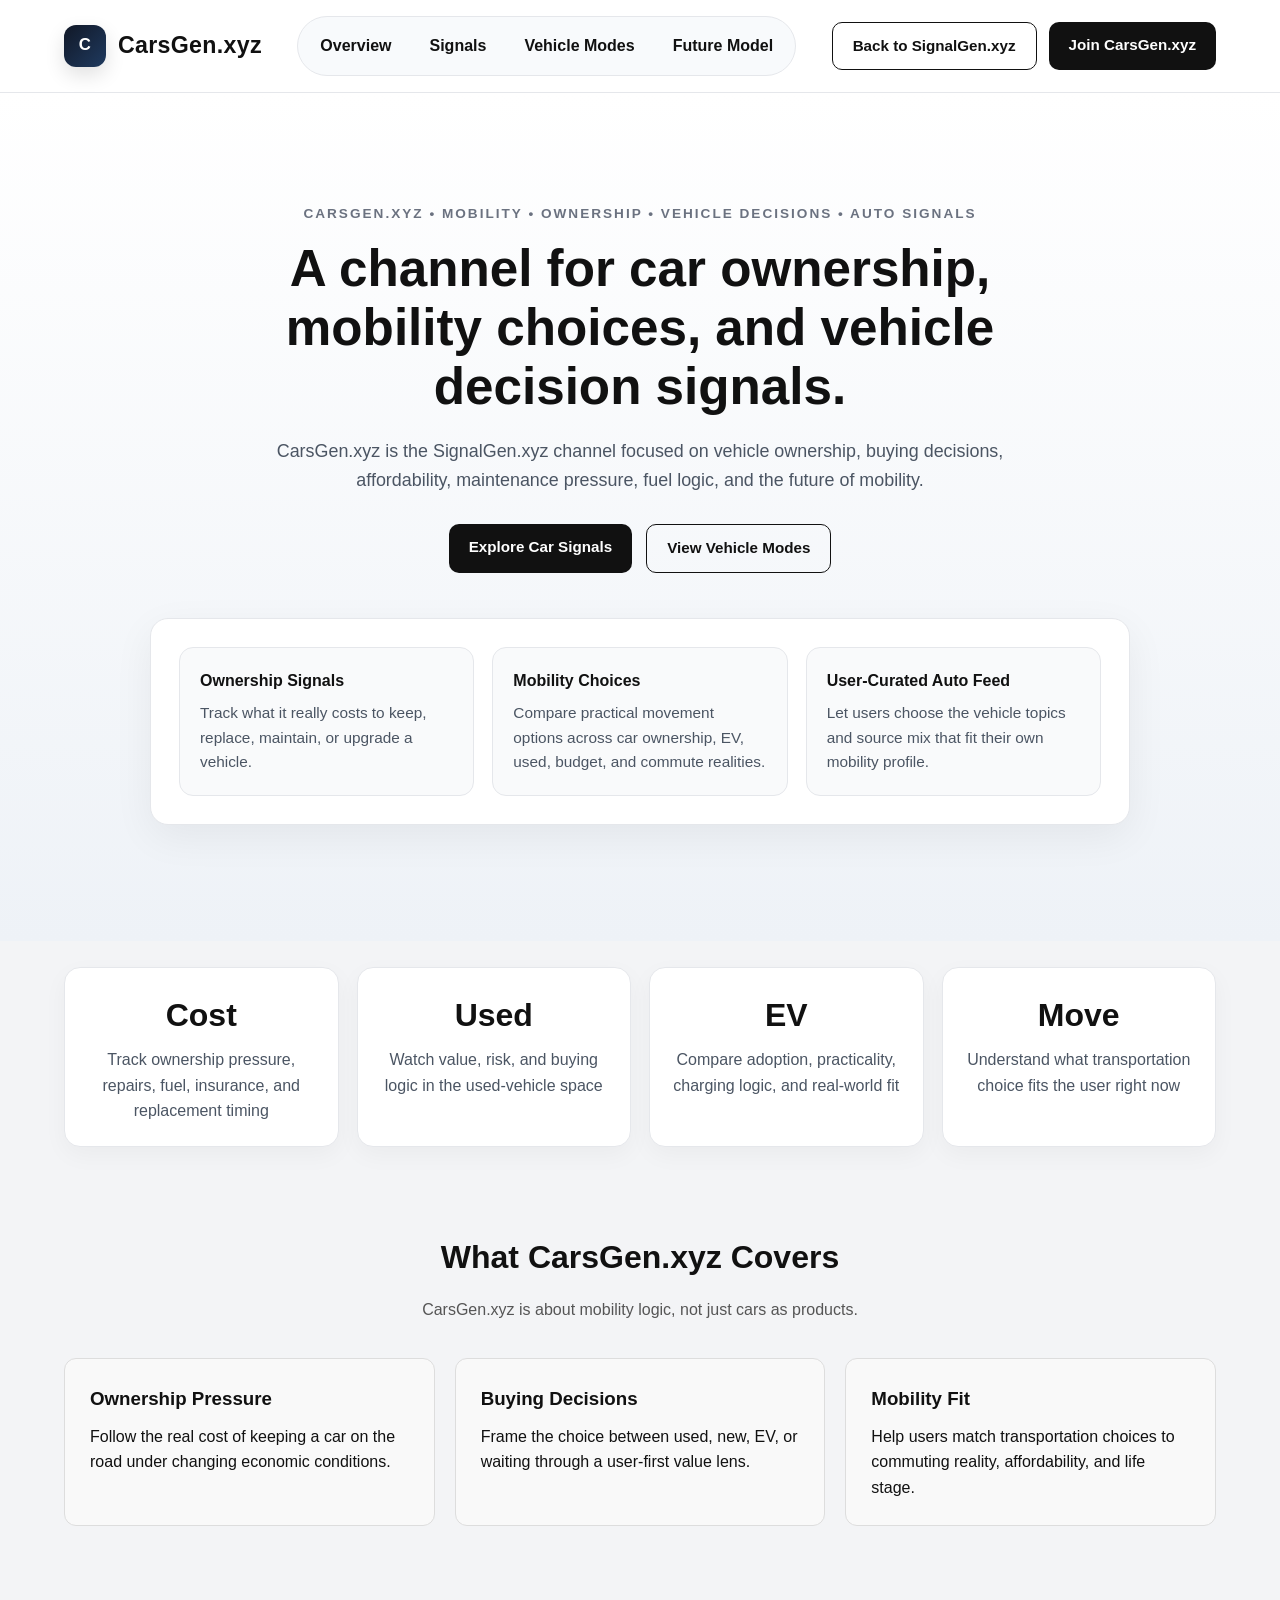
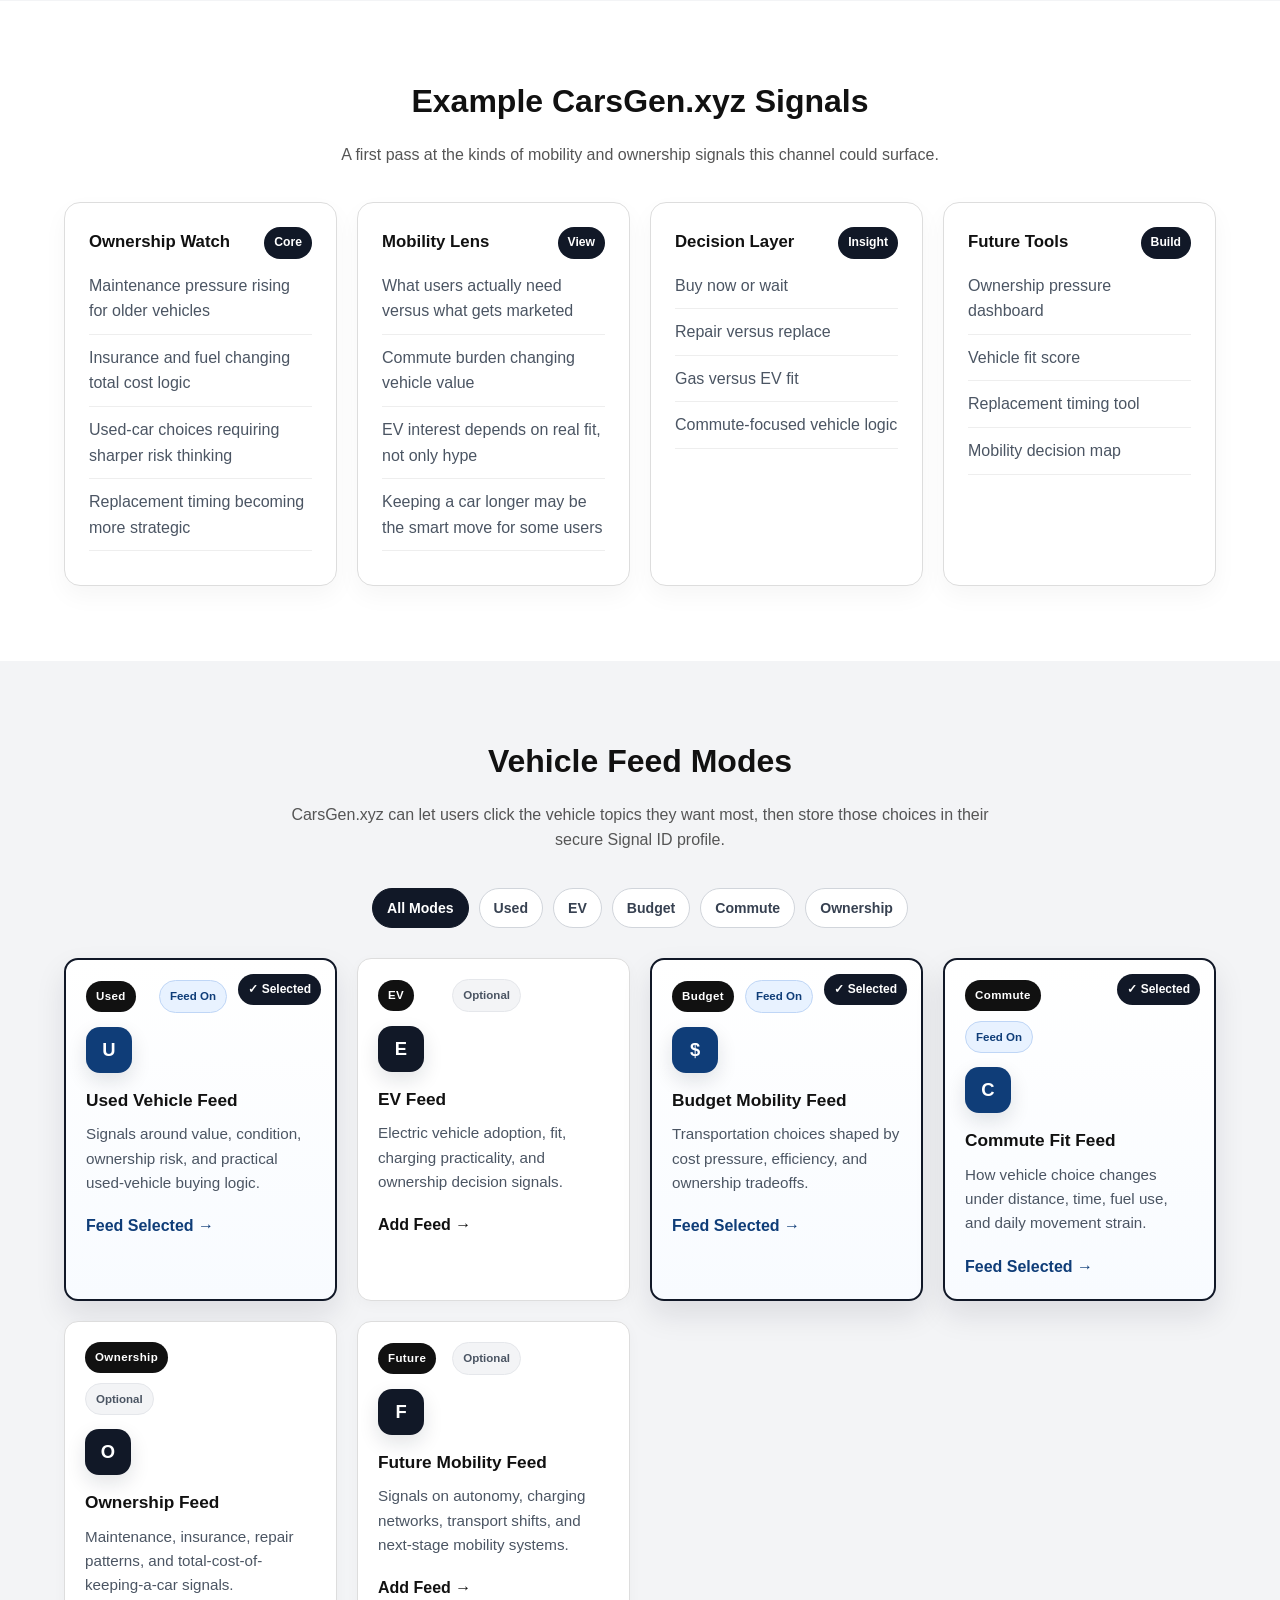
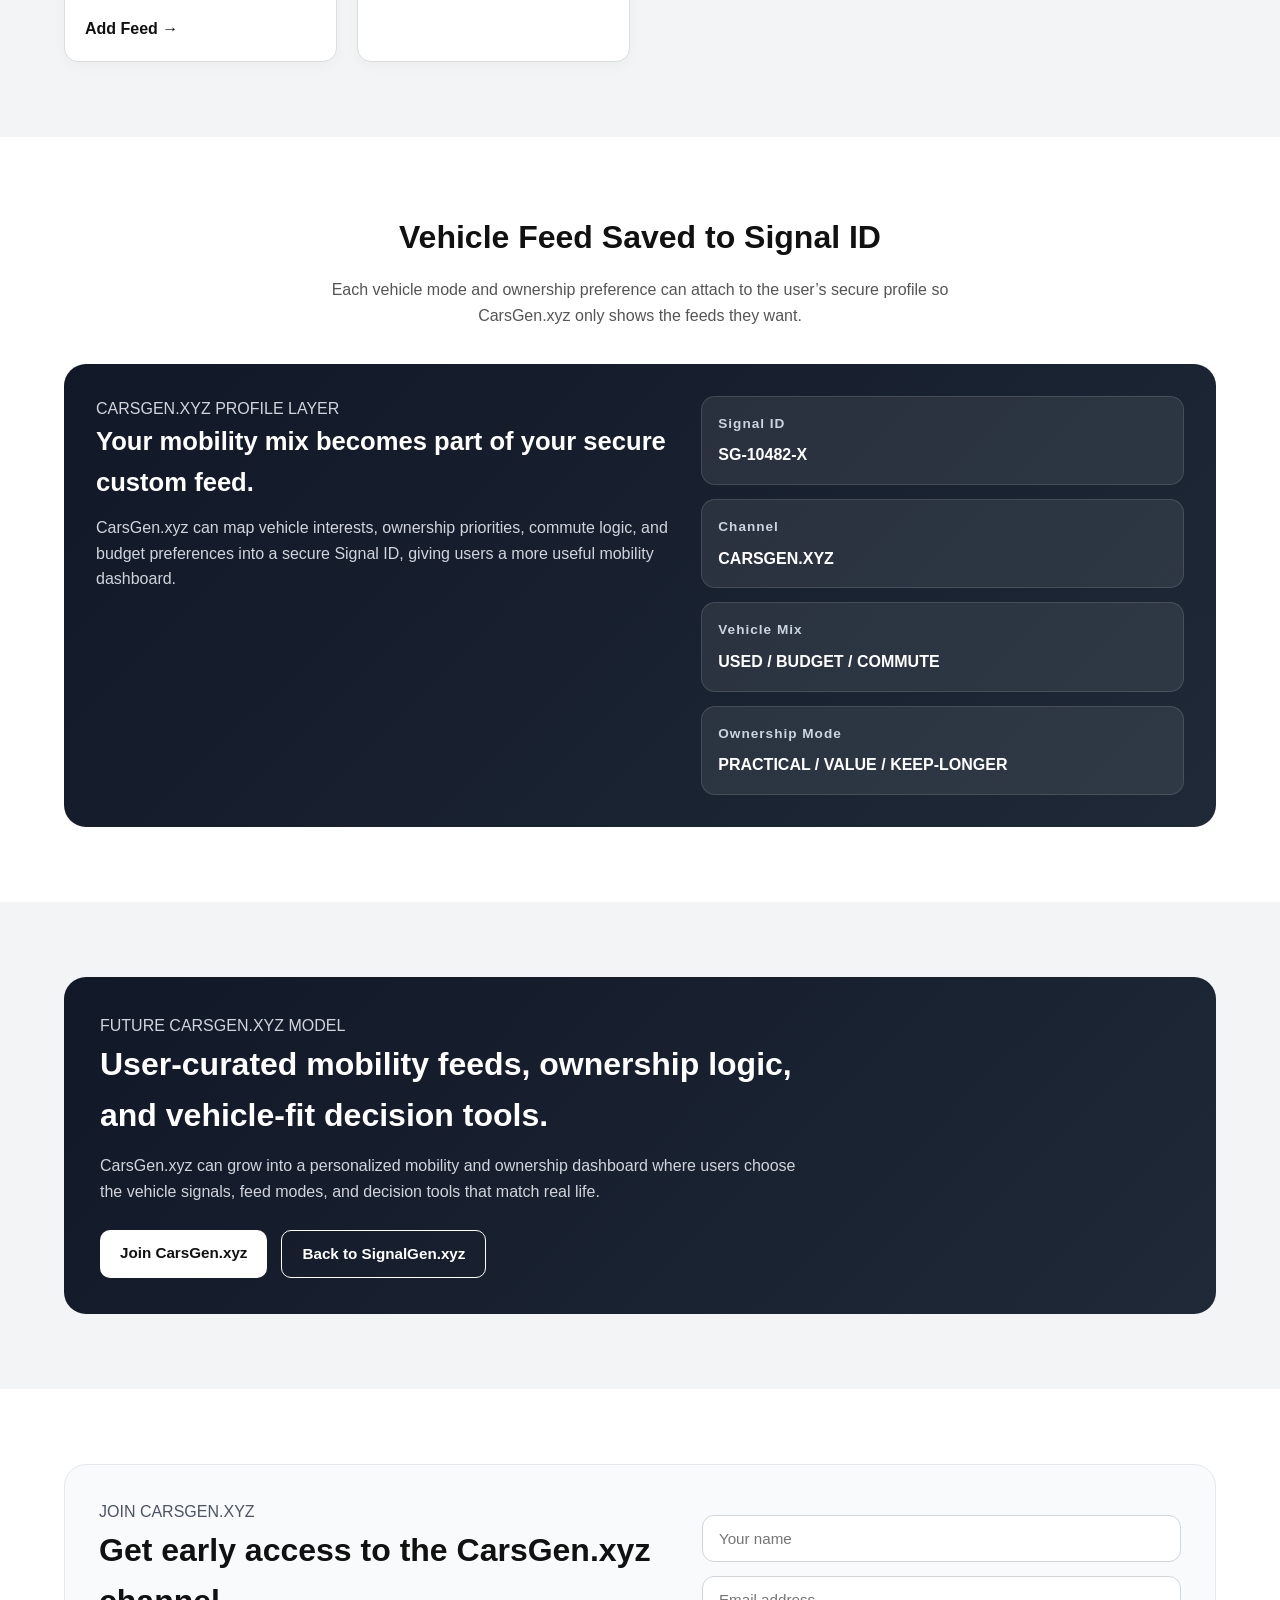
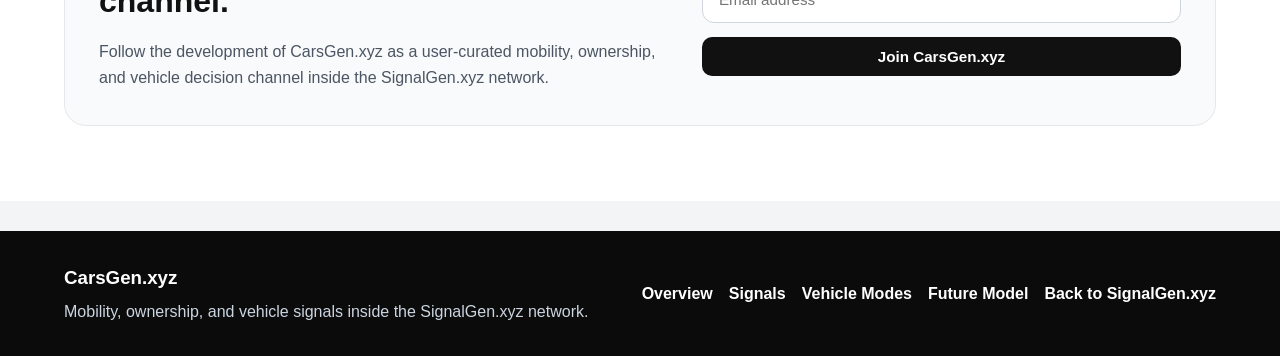
==== carsgen.html @ b510cc84 "Create carsgen.html" ====
<!DOCTYPE html>
<html lang="en">
<head>
  <meta charset="UTF-8" />
  <meta name="viewport" content="width=device-width, initial-scale=1.0" />
  <title>CarsGen.xyz | Mobility, Ownership, and Vehicle Signals</title>
  <link rel="stylesheet" href="styles.css" />
</head>
<body>

  <header class="site-header">
    <div class="container header-wrap">
      <a href="index.html" class="brand">
        <span class="brand-mark">C</span>
        <span class="brand-text">CarsGen.xyz</span>
      </a>

      <nav class="main-nav">
        <a href="#overview">Overview</a>
        <a href="#signals">Signals</a>
        <a href="#modes">Vehicle Modes</a>
        <a href="#future">Future Model</a>
      </nav>

      <div class="header-actions">
        <a href="index.html" class="btn btn-outline">Back to SignalGen.xyz</a>
        <a href="#join" class="btn btn-solid">Join CarsGen.xyz</a>
      </div>
    </div>
  </header>

  <section class="hero">
    <div class="container hero-content">
      <p class="eyebrow">CARSGEN.XYZ • MOBILITY • OWNERSHIP • VEHICLE DECISIONS • AUTO SIGNALS</p>
      <h1>A channel for car ownership, mobility choices, and vehicle decision signals.</h1>
      <p class="hero-text">
        CarsGen.xyz is the SignalGen.xyz channel focused on vehicle ownership,
        buying decisions, affordability, maintenance pressure, fuel logic, and the future of mobility.
      </p>

      <div class="hero-buttons">
        <a href="#signals" class="btn btn-solid">Explore Car Signals</a>
        <a href="#modes" class="btn btn-outline">View Vehicle Modes</a>
      </div>

      <div class="hero-panel">
        <div class="hero-panel-grid">
          <div class="hero-panel-card">
            <h3>Ownership Signals</h3>
            <p>Track what it really costs to keep, replace, maintain, or upgrade a vehicle.</p>
          </div>
          <div class="hero-panel-card">
            <h3>Mobility Choices</h3>
            <p>Compare practical movement options across car ownership, EV, used, budget, and commute realities.</p>
          </div>
          <div class="hero-panel-card">
            <h3>User-Curated Auto Feed</h3>
            <p>Let users choose the vehicle topics and source mix that fit their own mobility profile.</p>
          </div>
        </div>
      </div>
    </div>
  </section>

  <section class="stats-strip">
    <div class="container stats-grid">
      <div class="stat-card">
        <h3>Cost</h3>
        <p>Track ownership pressure, repairs, fuel, insurance, and replacement timing</p>
      </div>
      <div class="stat-card">
        <h3>Used</h3>
        <p>Watch value, risk, and buying logic in the used-vehicle space</p>
      </div>
      <div class="stat-card">
        <h3>EV</h3>
        <p>Compare adoption, practicality, charging logic, and real-world fit</p>
      </div>
      <div class="stat-card">
        <h3>Move</h3>
        <p>Understand what transportation choice fits the user right now</p>
      </div>
    </div>
  </section>

  <section id="overview" class="section">
    <div class="container">
      <h2>What CarsGen.xyz Covers</h2>
      <p class="section-intro">
        CarsGen.xyz is about mobility logic, not just cars as products.
      </p>

      <div class="three-col">
        <div class="info-card">
          <h3>Ownership Pressure</h3>
          <p>Follow the real cost of keeping a car on the road under changing economic conditions.</p>
        </div>
        <div class="info-card">
          <h3>Buying Decisions</h3>
          <p>Frame the choice between used, new, EV, or waiting through a user-first value lens.</p>
        </div>
        <div class="info-card">
          <h3>Mobility Fit</h3>
          <p>Help users match transportation choices to commuting reality, affordability, and life stage.</p>
        </div>
      </div>
    </div>
  </section>

  <section id="signals" class="section alt-section">
    <div class="container">
      <h2>Example CarsGen.xyz Signals</h2>
      <p class="section-intro">
        A first pass at the kinds of mobility and ownership signals this channel could surface.
      </p>

      <div class="widget-grid">
        <div class="widget-card">
          <div class="widget-top">
            <h3>Ownership Watch</h3>
            <span class="widget-tag">Core</span>
          </div>
          <ul>
            <li>Maintenance pressure rising for older vehicles</li>
            <li>Insurance and fuel changing total cost logic</li>
            <li>Used-car choices requiring sharper risk thinking</li>
            <li>Replacement timing becoming more strategic</li>
          </ul>
        </div>

        <div class="widget-card">
          <div class="widget-top">
            <h3>Mobility Lens</h3>
            <span class="widget-tag">View</span>
          </div>
          <ul>
            <li>What users actually need versus what gets marketed</li>
            <li>Commute burden changing vehicle value</li>
            <li>EV interest depends on real fit, not only hype</li>
            <li>Keeping a car longer may be the smart move for some users</li>
          </ul>
        </div>

        <div class="widget-card">
          <div class="widget-top">
            <h3>Decision Layer</h3>
            <span class="widget-tag">Insight</span>
          </div>
          <ul>
            <li>Buy now or wait</li>
            <li>Repair versus replace</li>
            <li>Gas versus EV fit</li>
            <li>Commute-focused vehicle logic</li>
          </ul>
        </div>

        <div class="widget-card">
          <div class="widget-top">
            <h3>Future Tools</h3>
            <span class="widget-tag">Build</span>
          </div>
          <ul>
            <li>Ownership pressure dashboard</li>
            <li>Vehicle fit score</li>
            <li>Replacement timing tool</li>
            <li>Mobility decision map</li>
          </ul>
        </div>
      </div>
    </div>
  </section>

  <section id="modes" class="section">
    <div class="container">
      <h2>Vehicle Feed Modes</h2>
      <p class="section-intro">
        CarsGen.xyz can let users click the vehicle topics they want most, then store those choices in their secure Signal ID profile.
      </p>

      <div class="filter-row">
        <span class="filter-pill active-pill">All Modes</span>
        <span class="filter-pill">Used</span>
        <span class="filter-pill">EV</span>
        <span class="filter-pill">Budget</span>
        <span class="filter-pill">Commute</span>
        <span class="filter-pill">Ownership</span>
      </div>

      <div class="channel-grid">
        <div class="channel-card selected-card">
          <div class="selected-check">✓ Selected</div>
          <div class="channel-top">
            <span class="channel-badge">Used</span>
            <span class="channel-status">Feed On</span>
          </div>
          <div class="channel-icon">U</div>
          <h3>Used Vehicle Feed</h3>
          <p>Signals around value, condition, ownership risk, and practical used-vehicle buying logic.</p>
          <a href="#" class="channel-link selected-link">Feed Selected →</a>
        </div>

        <div class="channel-card">
          <div class="channel-top">
            <span class="channel-badge">EV</span>
            <span class="channel-status">Optional</span>
          </div>
          <div class="channel-icon">E</div>
          <h3>EV Feed</h3>
          <p>Electric vehicle adoption, fit, charging practicality, and ownership decision signals.</p>
          <a href="#" class="channel-link">Add Feed →</a>
        </div>

        <div class="channel-card selected-card">
          <div class="selected-check">✓ Selected</div>
          <div class="channel-top">
            <span class="channel-badge">Budget</span>
            <span class="channel-status">Feed On</span>
          </div>
          <div class="channel-icon">$</div>
          <h3>Budget Mobility Feed</h3>
          <p>Transportation choices shaped by cost pressure, efficiency, and ownership tradeoffs.</p>
          <a href="#" class="channel-link selected-link">Feed Selected →</a>
        </div>

        <div class="channel-card selected-card">
          <div class="selected-check">✓ Selected</div>
          <div class="channel-top">
            <span class="channel-badge">Commute</span>
            <span class="channel-status">Feed On</span>
          </div>
          <div class="channel-icon">C</div>
          <h3>Commute Fit Feed</h3>
          <p>How vehicle choice changes under distance, time, fuel use, and daily movement strain.</p>
          <a href="#" class="channel-link selected-link">Feed Selected →</a>
        </div>

        <div class="channel-card">
          <div class="channel-top">
            <span class="channel-badge">Ownership</span>
            <span class="channel-status">Optional</span>
          </div>
          <div class="channel-icon">O</div>
          <h3>Ownership Feed</h3>
          <p>Maintenance, insurance, repair patterns, and total-cost-of-keeping-a-car signals.</p>
          <a href="#" class="channel-link">Add Feed →</a>
        </div>

        <div class="channel-card">
          <div class="channel-top">
            <span class="channel-badge">Future</span>
            <span class="channel-status">Optional</span>
          </div>
          <div class="channel-icon">F</div>
          <h3>Future Mobility Feed</h3>
          <p>Signals on autonomy, charging networks, transport shifts, and next-stage mobility systems.</p>
          <a href="#" class="channel-link">Add Feed →</a>
        </div>
      </div>
    </div>
  </section>

  <section class="section signal-profile-section">
    <div class="container">
      <h2>Vehicle Feed Saved to Signal ID</h2>
      <p class="section-intro">
        Each vehicle mode and ownership preference can attach to the user’s secure profile so CarsGen.xyz only shows the feeds they want.
      </p>

      <div class="profile-system-box">
        <div class="profile-system-copy">
          <p class="network-label">CARSGEN.XYZ PROFILE LAYER</p>
          <h3>Your mobility mix becomes part of your secure custom feed.</h3>
          <p>
            CarsGen.xyz can map vehicle interests, ownership priorities, commute logic, and budget preferences
            into a secure Signal ID, giving users a more useful mobility dashboard.
          </p>
        </div>

        <div class="profile-system-code">
          <div class="code-card">
            <h4>Signal ID</h4>
            <p>SG-10482-X</p>
          </div>
          <div class="code-card">
            <h4>Channel</h4>
            <p>CARSGEN.XYZ</p>
          </div>
          <div class="code-card">
            <h4>Vehicle Mix</h4>
            <p>USED / BUDGET / COMMUTE</p>
          </div>
          <div class="code-card">
            <h4>Ownership Mode</h4>
            <p>PRACTICAL / VALUE / KEEP-LONGER</p>
          </div>
        </div>
      </div>
    </div>
  </section>

  <section id="future" class="section cta-section">
    <div class="container">
      <div class="cta-box">
        <div class="cta-copy">
          <p class="network-label">FUTURE CARSGEN.XYZ MODEL</p>
          <h2>User-curated mobility feeds, ownership logic, and vehicle-fit decision tools.</h2>
          <p>
            CarsGen.xyz can grow into a personalized mobility and ownership dashboard where users choose the vehicle signals,
            feed modes, and decision tools that match real life.
          </p>
        </div>
        <div class="cta-actions">
          <a href="#join" class="btn btn-light">Join CarsGen.xyz</a>
          <a href="index.html" class="btn btn-outline-light">Back to SignalGen.xyz</a>
        </div>
      </div>
    </div>
  </section>

  <section id="join" class="section early-access-section">
    <div class="container">
      <div class="early-access-box">
        <div class="early-access-copy">
          <p class="network-label dark-label">JOIN CARSGEN.XYZ</p>
          <h2>Get early access to the CarsGen.xyz channel.</h2>
          <p>
            Follow the development of CarsGen.xyz as a user-curated mobility, ownership, and vehicle decision channel inside the SignalGen.xyz network.
          </p>
        </div>

        <form class="early-access-form">
          <input type="text" placeholder="Your name" />
          <input type="email" placeholder="Email address" />
          <button type="submit" class="btn btn-solid">Join CarsGen.xyz</button>
        </form>
      </div>
    </div>
  </section>

  <footer class="site-footer">
    <div class="container footer-wrap">
      <div class="footer-brand">
        <h3>CarsGen.xyz</h3>
        <p>Mobility, ownership, and vehicle signals inside the SignalGen.xyz network.</p>
      </div>

      <div class="footer-links">
        <a href="#overview">Overview</a>
        <a href="#signals">Signals</a>
        <a href="#modes">Vehicle Modes</a>
        <a href="#future">Future Model</a>
        <a href="index.html">Back to SignalGen.xyz</a>
      </div>
    </div>
  </footer>

</body>
</html>
---- styles.css ----
* {
  margin: 0;
  padding: 0;
  box-sizing: border-box;
}

html {
  scroll-behavior: smooth;
}

body {
  font-family: Arial, sans-serif;
  background: #f3f4f6;
  color: #111;
  line-height: 1.6;
}

.container {
  width: 90%;
  max-width: 1200px;
  margin: 0 auto;
}

.site-header {
  background: rgba(255, 255, 255, 0.96);
  border-bottom: 1px solid #e5e7eb;
  padding: 16px 0;
  position: sticky;
  top: 0;
  z-index: 1000;
  backdrop-filter: blur(10px);
}

.header-wrap {
  display: flex;
  align-items: center;
  justify-content: space-between;
  gap: 20px;
  flex-wrap: wrap;
}

.brand {
  display: inline-flex;
  align-items: center;
  gap: 12px;
  text-decoration: none;
}

.brand-mark {
  width: 42px;
  height: 42px;
  border-radius: 12px;
  background: linear-gradient(135deg, #111827, #1f3a5f);
  color: #fff;
  display: flex;
  align-items: center;
  justify-content: center;
  font-size: 1.05rem;
  font-weight: 800;
  letter-spacing: 0.5px;
  box-shadow: 0 8px 20px rgba(0, 0, 0, 0.12);
}

.brand-text {
  font-size: 1.45rem;
  font-weight: 800;
  letter-spacing: 0.3px;
  color: #111;
}

.main-nav {
  display: flex;
  gap: 14px;
  flex-wrap: wrap;
  background: #f8fafc;
  border: 1px solid #e5e7eb;
  padding: 8px 10px;
  border-radius: 999px;
}

.main-nav a {
  text-decoration: none;
  color: #111;
  font-weight: 600;
  padding: 8px 12px;
  border-radius: 999px;
  transition: background 0.2s ease, color 0.2s ease, opacity 0.2s ease;
}

.main-nav a:hover {
  background: #111;
  color: #fff;
  opacity: 1;
}

.header-actions {
  display: flex;
  gap: 12px;
  flex-wrap: wrap;
}

.btn {
  display: inline-block;
  text-decoration: none;
  padding: 11px 20px;
  border-radius: 10px;
  font-weight: bold;
  transition: all 0.2s ease;
  border: none;
  cursor: pointer;
  font-size: 0.95rem;
}

.btn-solid {
  background: #111;
  color: #fff;
}

.btn-solid:hover {
  transform: translateY(-1px);
}

.btn-outline {
  border: 1px solid #111;
  color: #111;
  background: transparent;
}

.btn-outline:hover {
  background: #111;
  color: #fff;
}

.btn-light {
  background: #fff;
  color: #111;
}

.btn-light:hover {
  transform: translateY(-1px);
}

.btn-outline-light {
  border: 1px solid #fff;
  color: #fff;
  background: transparent;
}

.btn-outline-light:hover {
  background: #fff;
  color: #111;
}

.hero {
  background: linear-gradient(to bottom, #ffffff, #eef2f7);
  padding: 110px 0 90px;
  text-align: center;
}

.rheo-hero {
  background: linear-gradient(to bottom, #ffffff, #edf4ff);
}

.eyebrow {
  font-size: 0.85rem;
  font-weight: 700;
  letter-spacing: 2px;
  margin-bottom: 16px;
  color: #6b7280;
}

.hero h1 {
  font-size: 3.2rem;
  line-height: 1.15;
  max-width: 900px;
  margin: 0 auto 20px;
}

.hero-text {
  max-width: 760px;
  margin: 0 auto 30px;
  font-size: 1.12rem;
  color: #4b5563;
}

.hero-buttons {
  display: flex;
  justify-content: center;
  gap: 14px;
  flex-wrap: wrap;
  margin-bottom: 45px;
}

.hero-panel {
  max-width: 980px;
  margin: 0 auto 26px;
  background: #ffffff;
  border: 1px solid #e5e7eb;
  border-radius: 18px;
  padding: 28px;
  box-shadow: 0 12px 40px rgba(0, 0, 0, 0.06);
}

.hero-panel-grid {
  display: grid;
  grid-template-columns: repeat(auto-fit, minmax(220px, 1fr));
  gap: 18px;
  text-align: left;
}

.hero-panel-card {
  background: #f9fafb;
  border: 1px solid #e5e7eb;
  border-radius: 14px;
  padding: 20px;
}

.hero-panel-card h3 {
  font-size: 1rem;
  margin-bottom: 8px;
}

.hero-panel-card p {
  color: #4b5563;
  font-size: 0.96rem;
}

.hero-dashboard {
  max-width: 1080px;
  margin: 0 auto;
  background: #111827;
  color: #fff;
  border-radius: 20px;
  padding: 24px;
  box-shadow: 0 18px 50px rgba(17, 24, 39, 0.22);
  text-align: left;
}

.hero-dashboard-top {
  display: flex;
  justify-content: space-between;
  align-items: center;
  gap: 16px;
  flex-wrap: wrap;
  margin-bottom: 20px;
}

.hero-dashboard-title {
  display: flex;
  align-items: center;
  gap: 10px;
  font-weight: 700;
  font-size: 1rem;
}

.dashboard-dot {
  width: 10px;
  height: 10px;
  background: #34d399;
  border-radius: 50%;
  display: inline-block;
}

.hero-dashboard-actions {
  display: flex;
  gap: 10px;
  flex-wrap: wrap;
}

.dashboard-pill {
  background: rgba(255, 255, 255, 0.08);
  border: 1px solid rgba(255, 255, 255, 0.14);
  color: #e5e7eb;
  font-size: 0.8rem;
  font-weight: 700;
  padding: 7px 12px;
  border-radius: 999px;
}

.hero-dashboard-grid {
  display: grid;
  grid-template-columns: repeat(auto-fit, minmax(240px, 1fr));
  gap: 18px;
}

.dashboard-mini-card {
  background: rgba(255, 255, 255, 0.06);
  border: 1px solid rgba(255, 255, 255, 0.1);
  border-radius: 16px;
  padding: 20px;
}

.dashboard-mini-card h3 {
  font-size: 1rem;
  margin-bottom: 12px;
}

.dashboard-mini-card ul {
  list-style: none;
}

.dashboard-mini-card li {
  color: #d1d5db;
  margin-bottom: 10px;
  padding-bottom: 10px;
  border-bottom: 1px solid rgba(255, 255, 255, 0.08);
}

.stats-strip {
  padding: 26px 0 10px;
}

.stats-grid {
  display: grid;
  grid-template-columns: repeat(auto-fit, minmax(210px, 1fr));
  gap: 18px;
}

.stat-card {
  background: #ffffff;
  border: 1px solid #e5e7eb;
  border-radius: 16px;
  padding: 22px;
  text-align: center;
  box-shadow: 0 8px 24px rgba(0, 0, 0, 0.04);
}

.stat-card h3 {
  font-size: 2rem;
  margin-bottom: 6px;
}

.stat-card p {
  color: #4b5563;
}

.section {
  padding: 75px 0;
}

.alt-section {
  background: #ffffff;
}

.section h2 {
  font-size: 2rem;
  margin-bottom: 14px;
  text-align: center;
}

.section-intro {
  text-align: center;
  max-width: 700px;
  margin: 0 auto 35px;
  color: #555;
}

.filter-row {
  display: flex;
  justify-content: center;
  gap: 10px;
  flex-wrap: wrap;
  margin-bottom: 30px;
}

.filter-pill {
  background: #fff;
  border: 1px solid #d1d5db;
  color: #374151;
  padding: 8px 14px;
  border-radius: 999px;
  font-size: 0.88rem;
  font-weight: 700;
}

.active-pill {
  background: #111827;
  color: #fff;
  border-color: #111827;
}

.channel-grid {
  display: grid;
  grid-template-columns: repeat(auto-fit, minmax(220px, 1fr));
  gap: 20px;
}

.channel-card {
  position: relative;
  background: #ffffff;
  border: 1px solid #ddd;
  padding: 20px;
  text-align: left;
  border-radius: 14px;
  transition: transform 0.2s ease, box-shadow 0.2s ease, border-color 0.2s ease;
  box-shadow: 0 4px 14px rgba(0, 0, 0, 0.03);
}

.channel-card:hover {
  transform: translateY(-4px);
  box-shadow: 0 12px 28px rgba(0, 0, 0, 0.08);
}

.selected-card {
  border: 2px solid #111827;
  background: linear-gradient(to bottom, #ffffff, #f8fbff);
  box-shadow: 0 14px 30px rgba(17, 24, 39, 0.10);
}

.selected-check {
  position: absolute;
  top: 14px;
  right: 14px;
  background: #111827;
  color: #fff;
  font-size: 0.75rem;
  font-weight: 700;
  padding: 6px 10px;
  border-radius: 999px;
}

.channel-top {
  display: flex;
  justify-content: space-between;
  align-items: center;
  gap: 10px;
  margin-bottom: 14px;
  flex-wrap: wrap;
  padding-right: 88px;
}

.channel-badge {
  display: inline-block;
  background: #111;
  color: #fff;
  font-size: 0.72rem;
  font-weight: 700;
  letter-spacing: 0.4px;
  padding: 6px 10px;
  border-radius: 999px;
}

.channel-status {
  display: inline-block;
  background: #f3f4f6;
  color: #4b5563;
  font-size: 0.72rem;
  font-weight: 700;
  padding: 6px 10px;
  border-radius: 999px;
  border: 1px solid #e5e7eb;
}

.selected-card .channel-status {
  background: #e8f2ff;
  color: #0f3d78;
  border: 1px solid #bfd6f6;
}

.channel-icon {
  width: 46px;
  height: 46px;
  border-radius: 14px;
  background: #111827;
  color: #ffffff;
  display: flex;
  align-items: center;
  justify-content: center;
  font-size: 1.15rem;
  font-weight: 700;
  margin-bottom: 14px;
  box-shadow: 0 8px 20px rgba(17, 24, 39, 0.12);
}

.selected-card .channel-icon {
  background: #0f3d78;
}

.channel-card h3 {
  font-size: 1.08rem;
  margin-bottom: 8px;
}

.channel-card p {
  color: #4b5563;
  font-size: 0.95rem;
  margin-bottom: 18px;
  min-height: 52px;
}

.channel-link {
  text-decoration: none;
  color: #111;
  font-weight: 700;
}

.channel-link:hover {
  opacity: 0.7;
}

.selected-link {
  color: #0f3d78;
}

.three-col {
  display: grid;
  grid-template-columns: repeat(auto-fit, minmax(240px, 1fr));
  gap: 20px;
}

.info-card {
  background: #f9f9f9;
  border: 1px solid #ddd;
  padding: 25px;
  border-radius: 12px;
}

.info-card h3 {
  margin-bottom: 10px;
}

.signal-profile-section {
  background: #ffffff;
}

.profile-system-grid {
  display: grid;
  grid-template-columns: repeat(auto-fit, minmax(240px, 1fr));
  gap: 20px;
  margin-bottom: 28px;
}

.profile-step-card {
  background: #f9fafb;
  border: 1px solid #e5e7eb;
  border-radius: 16px;
  padding: 24px;
}

.profile-step-number {
  width: 44px;
  height: 44px;
  border-radius: 12px;
  background: #111827;
  color: #fff;
  display: flex;
  align-items: center;
  justify-content: center;
  font-weight: 800;
  margin-bottom: 14px;
}

.profile-step-card h3 {
  margin-bottom: 10px;
}

.profile-step-card p {
  color: #4b5563;
}

.profile-system-box {
  background: linear-gradient(135deg, #111827, #1f2937);
  color: #fff;
  border-radius: 22px;
  padding: 32px;
  display: grid;
  grid-template-columns: 1.2fr 1fr;
  gap: 26px;
}

.profile-system-copy h3 {
  font-size: 1.6rem;
  margin-bottom: 12px;
}

.profile-system-copy p {
  color: #d1d5db;
}

.profile-system-code {
  display: grid;
  gap: 14px;
}

.code-card {
  background: rgba(255, 255, 255, 0.08);
  border: 1px solid rgba(255, 255, 255, 0.12);
  border-radius: 14px;
  padding: 16px;
}

.code-card h4 {
  font-size: 0.85rem;
  letter-spacing: 1px;
  color: #cbd5e1;
  margin-bottom: 8px;
}

.code-card p {
  font-weight: 700;
  color: #ffffff;
}

.widget-grid {
  display: grid;
  grid-template-columns: repeat(auto-fit, minmax(240px, 1fr));
  gap: 20px;
}

.widget-card {
  background: #ffffff;
  border: 1px solid #ddd;
  border-radius: 16px;
  padding: 24px;
  box-shadow: 0 10px 24px rgba(0, 0, 0, 0.04);
}

.widget-top {
  display: flex;
  justify-content: space-between;
  gap: 10px;
  align-items: center;
  margin-bottom: 14px;
  flex-wrap: wrap;
}

.widget-card h3 {
  font-size: 1.05rem;
}

.widget-tag {
  background: #111827;
  color: #fff;
  font-size: 0.76rem;
  font-weight: 700;
  padding: 6px 10px;
  border-radius: 999px;
}

.widget-card ul {
  list-style: none;
}

.widget-card li {
  margin-bottom: 10px;
  padding-bottom: 10px;
  border-bottom: 1px solid #eee;
  color: #4b5563;
}

.cta-section {
  background: #f3f4f6;
}

.cta-box {
  background: linear-gradient(135deg, #111827, #1f2937);
  color: #fff;
  border-radius: 22px;
  padding: 36px;
  display: flex;
  justify-content: space-between;
  gap: 26px;
  align-items: center;
  flex-wrap: wrap;
}

.cta-copy {
  max-width: 700px;
}

.cta-copy h2 {
  text-align: left;
  margin-bottom: 12px;
}

.cta-copy p {
  color: #d1d5db;
}

.cta-actions {
  display: flex;
  gap: 14px;
  flex-wrap: wrap;
}

.featured-grid {
  display: grid;
  grid-template-columns: repeat(auto-fit, minmax(240px, 1fr));
  gap: 20px;
}

.featured-card {
  background: #f9f9f9;
  border: 1px solid #ddd;
  padding: 24px;
  border-radius: 12px;
  transition: transform 0.2s ease, box-shadow 0.2s ease;
}

.featured-card:hover {
  transform: translateY(-3px);
  box-shadow: 0 10px 24px rgba(0, 0, 0, 0.05);
}

.featured-card h3 {
  margin-bottom: 10px;
}

.brand-system-section {
  background: #f3f4f6;
}

.brand-system-grid {
  display: grid;
  grid-template-columns: repeat(auto-fit, minmax(240px, 1fr));
  gap: 20px;
}

.brand-card {
  background: #ffffff;
  border: 1px solid #ddd;
  border-radius: 16px;
  padding: 24px;
  text-align: center;
  box-shadow: 0 10px 24px rgba(0, 0, 0, 0.04);
}

.brand-sample {
  height: 110px;
  border-radius: 18px;
  background: #f9fafb;
  border: 1px solid #e5e7eb;
  display: flex;
  align-items: center;
  justify-content: center;
  margin-bottom: 18px;
}

.mark-sample {
  background: linear-gradient(135deg, #111827, #1f3a5f);
  color: #fff;
  font-size: 2rem;
  font-weight: 800;
}

.wordmark-sample {
  color: #111827;
  font-size: 2rem;
  font-weight: 800;
  letter-spacing: 0.4px;
}

.pulse-sample span {
  display: block;
  width: 90px;
  height: 4px;
  background: linear-gradient(to right, #111827, #2563eb);
  position: relative;
  border-radius: 999px;
}

.pulse-sample span::before,
.pulse-sample span::after {
  content: "";
  position: absolute;
  top: -10px;
  width: 18px;
  height: 24px;
  border: 4px solid #2563eb;
  border-left: none;
  border-right: none;
  transform: skewX(-28deg);
}

.pulse-sample span::before {
  left: 18px;
}

.pulse-sample span::after {
  right: 18px;
}

.brand-card h3 {
  margin-bottom: 10px;
}

.brand-card p {
  color: #4b5563;
}

.early-access-section {
  background: #ffffff;
}

.early-access-box {
  background: #f9fafb;
  border: 1px solid #e5e7eb;
  border-radius: 22px;
  padding: 34px;
  display: grid;
  grid-template-columns: 1.2fr 1fr;
  gap: 28px;
  align-items: center;
}

.early-access-copy h2 {
  text-align: left;
  margin-bottom: 12px;
}

.early-access-copy p {
  color: #4b5563;
}

.early-access-form {
  display: grid;
  gap: 14px;
}

.early-access-form input {
  width: 100%;
  padding: 14px 16px;
  border: 1px solid #d1d5db;
  border-radius: 12px;
  font-size: 0.95rem;
  outline: none;
}

.early-access-form input:focus {
  border-color: #111827;
}

.site-footer {
  background: #0b0b0b;
  color: #fff;
  padding: 32px 0;
  margin-top: 30px;
}

.footer-wrap {
  display: flex;
  justify-content: space-between;
  gap: 24px;
  flex-wrap: wrap;
  align-items: center;
}

.footer-brand h3 {
  margin-bottom: 6px;
}

.footer-brand p {
  color: #cbd5e1;
}

.footer-links {
  display: flex;
  gap: 16px;
  flex-wrap: wrap;
}

.footer-links a {
  color: #fff;
  text-decoration: none;
  font-weight: 600;
}

.footer-links a:hover {
  opacity: 0.7;
}

@media (max-width: 900px) {
  .early-access-box,
  .profile-system-box {
    grid-template-columns: 1fr;
  }
}

@media (max-width: 768px) {
  .hero {
    padding: 90px 0 70px;
  }

  .hero h1 {
    font-size: 2.2rem;
  }

  .header-wrap {
    flex-direction: column;
    align-items: flex-start;
  }

  .main-nav,
  .header-actions {
    width: 100%;
  }

  .channel-top {
    padding-right: 0;
  }

  .selected-check {
    position: static;
    display: inline-block;
    margin-bottom: 12px;
  }

  .cta-box,
  .footer-wrap {
    flex-direction: column;
    align-items: flex-start;
  }
}
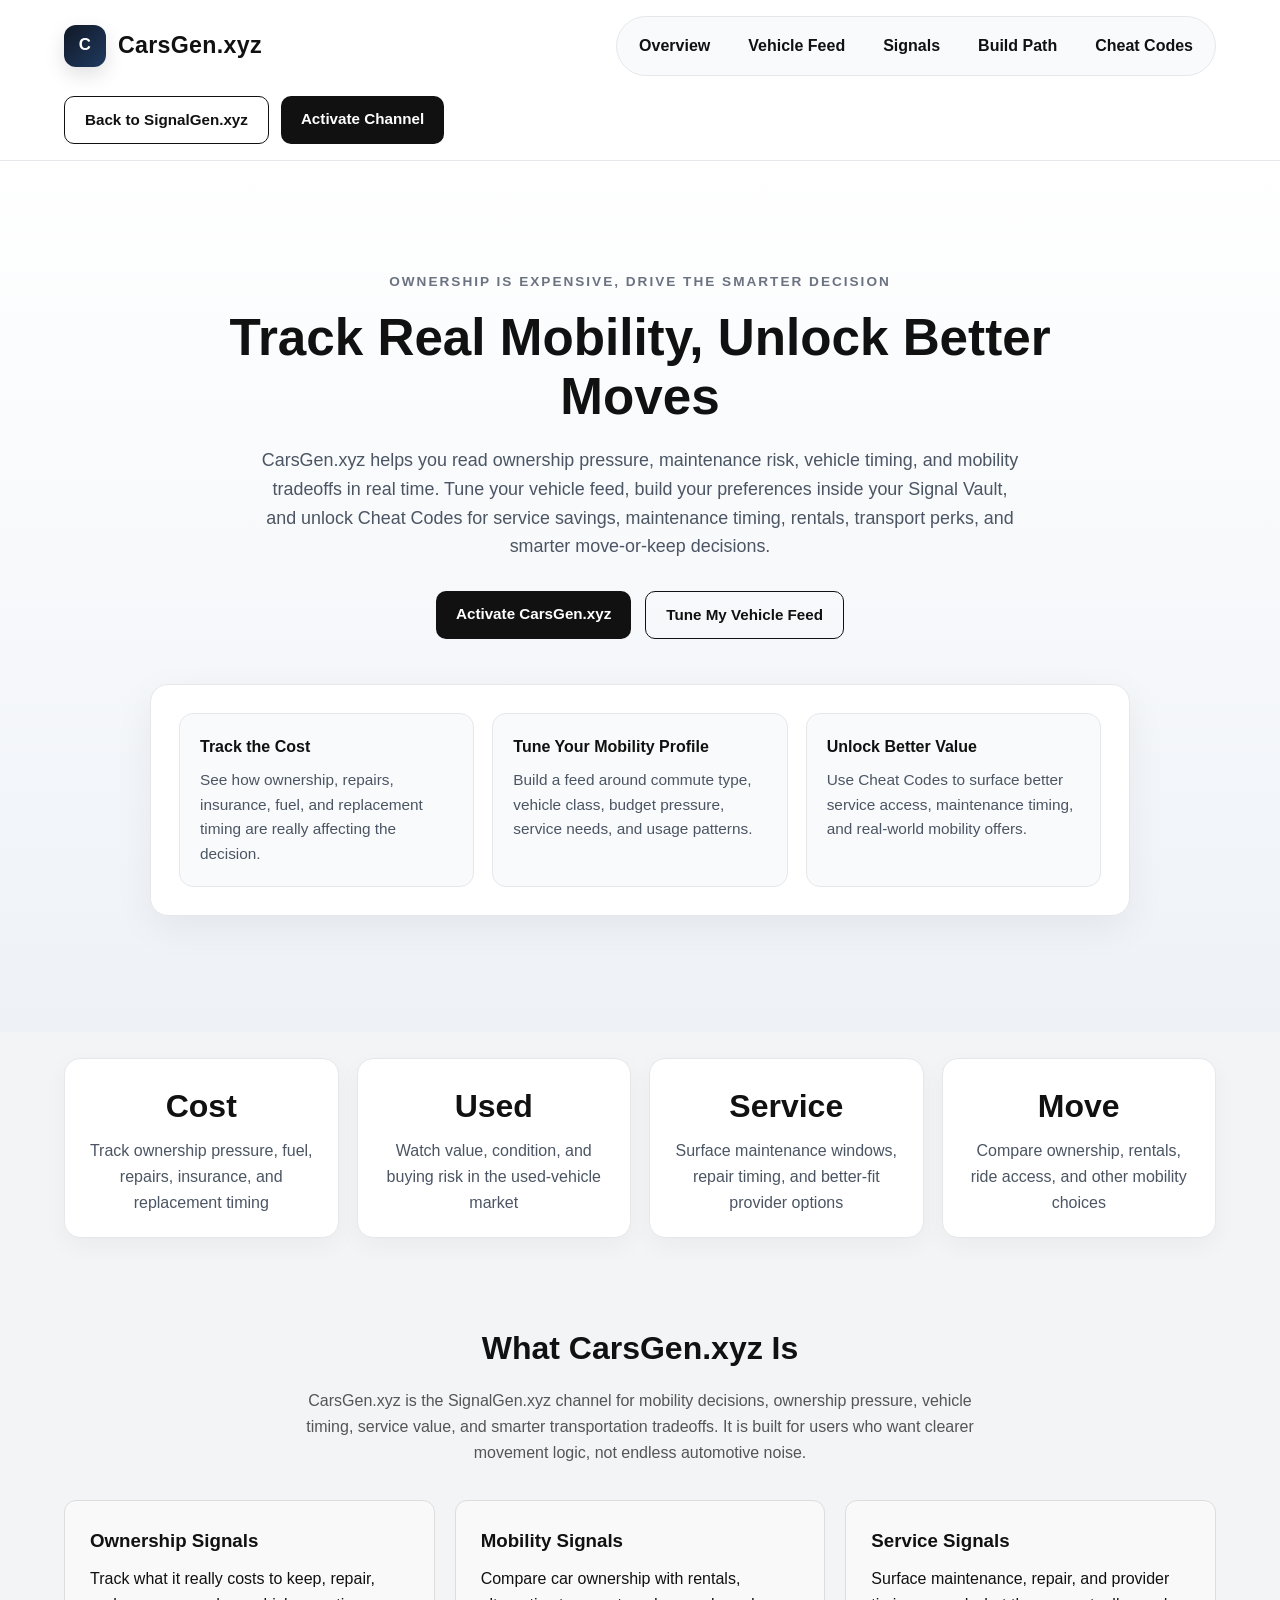
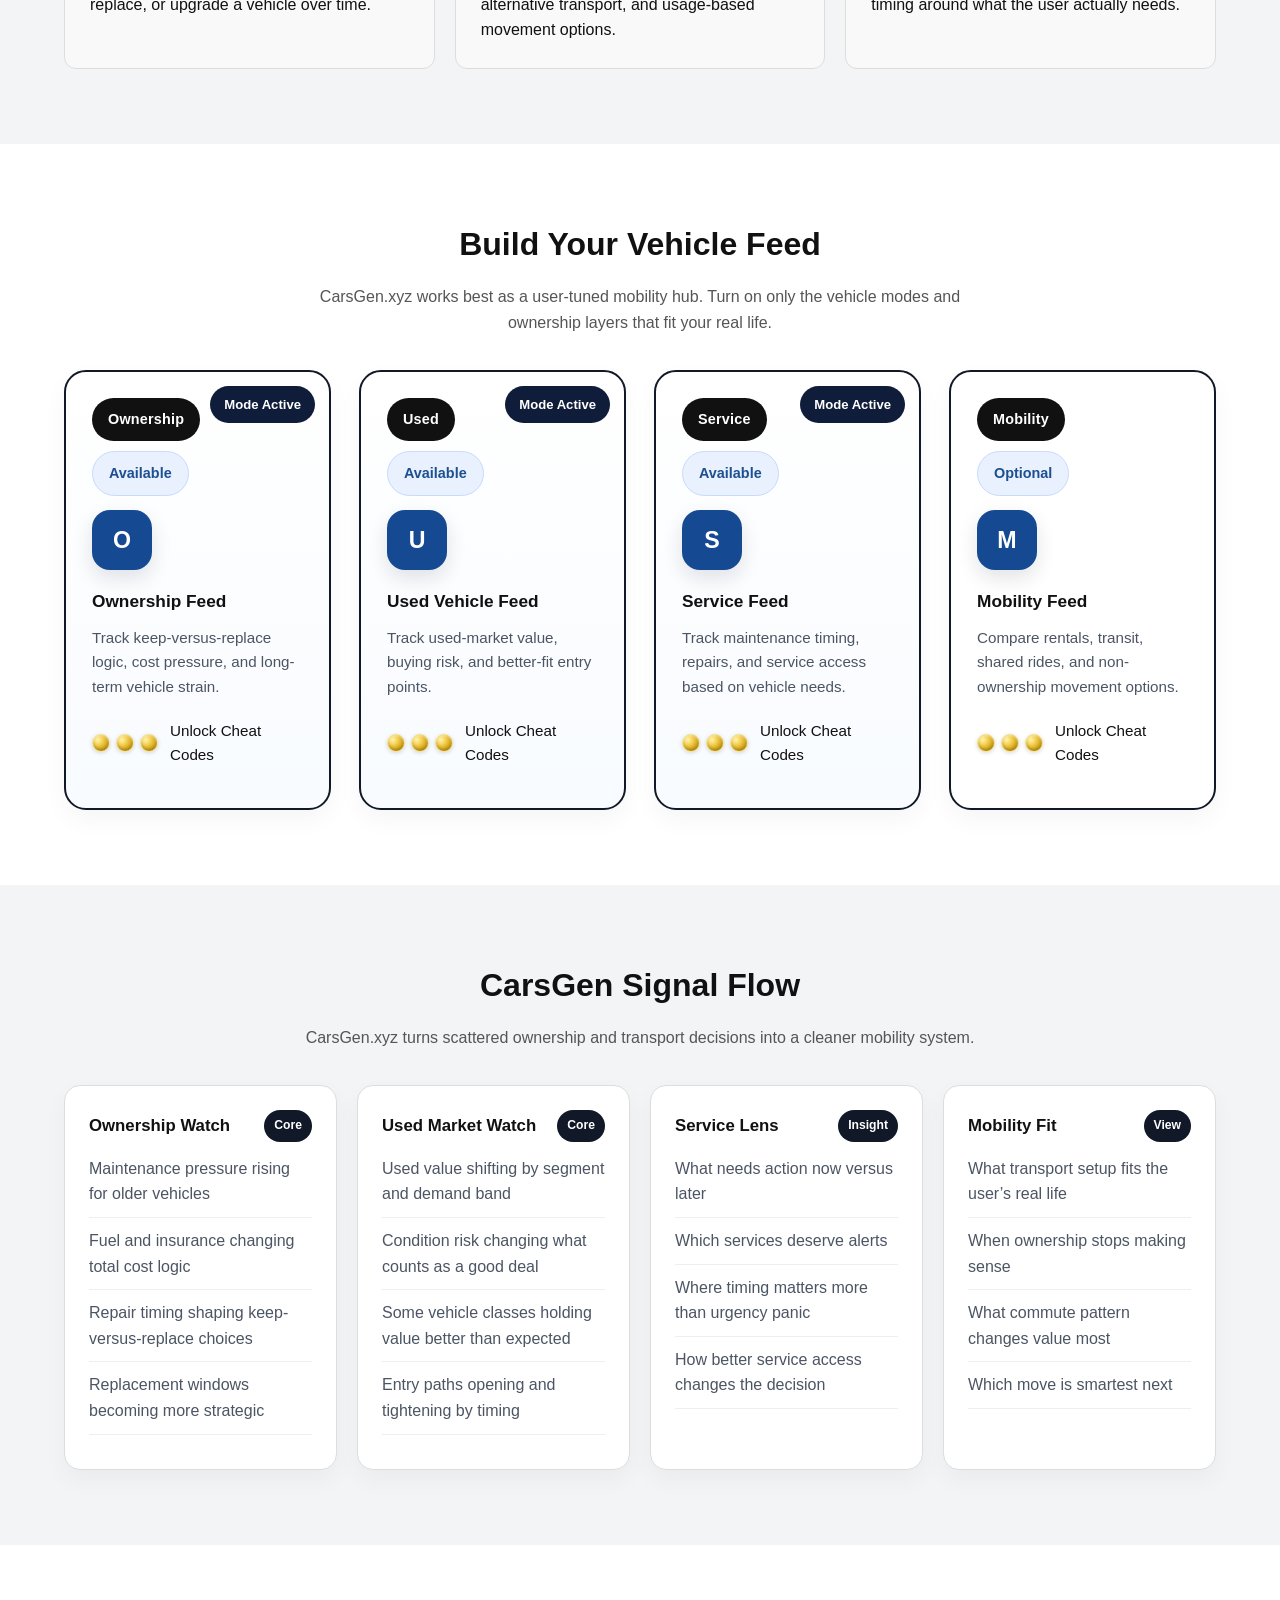
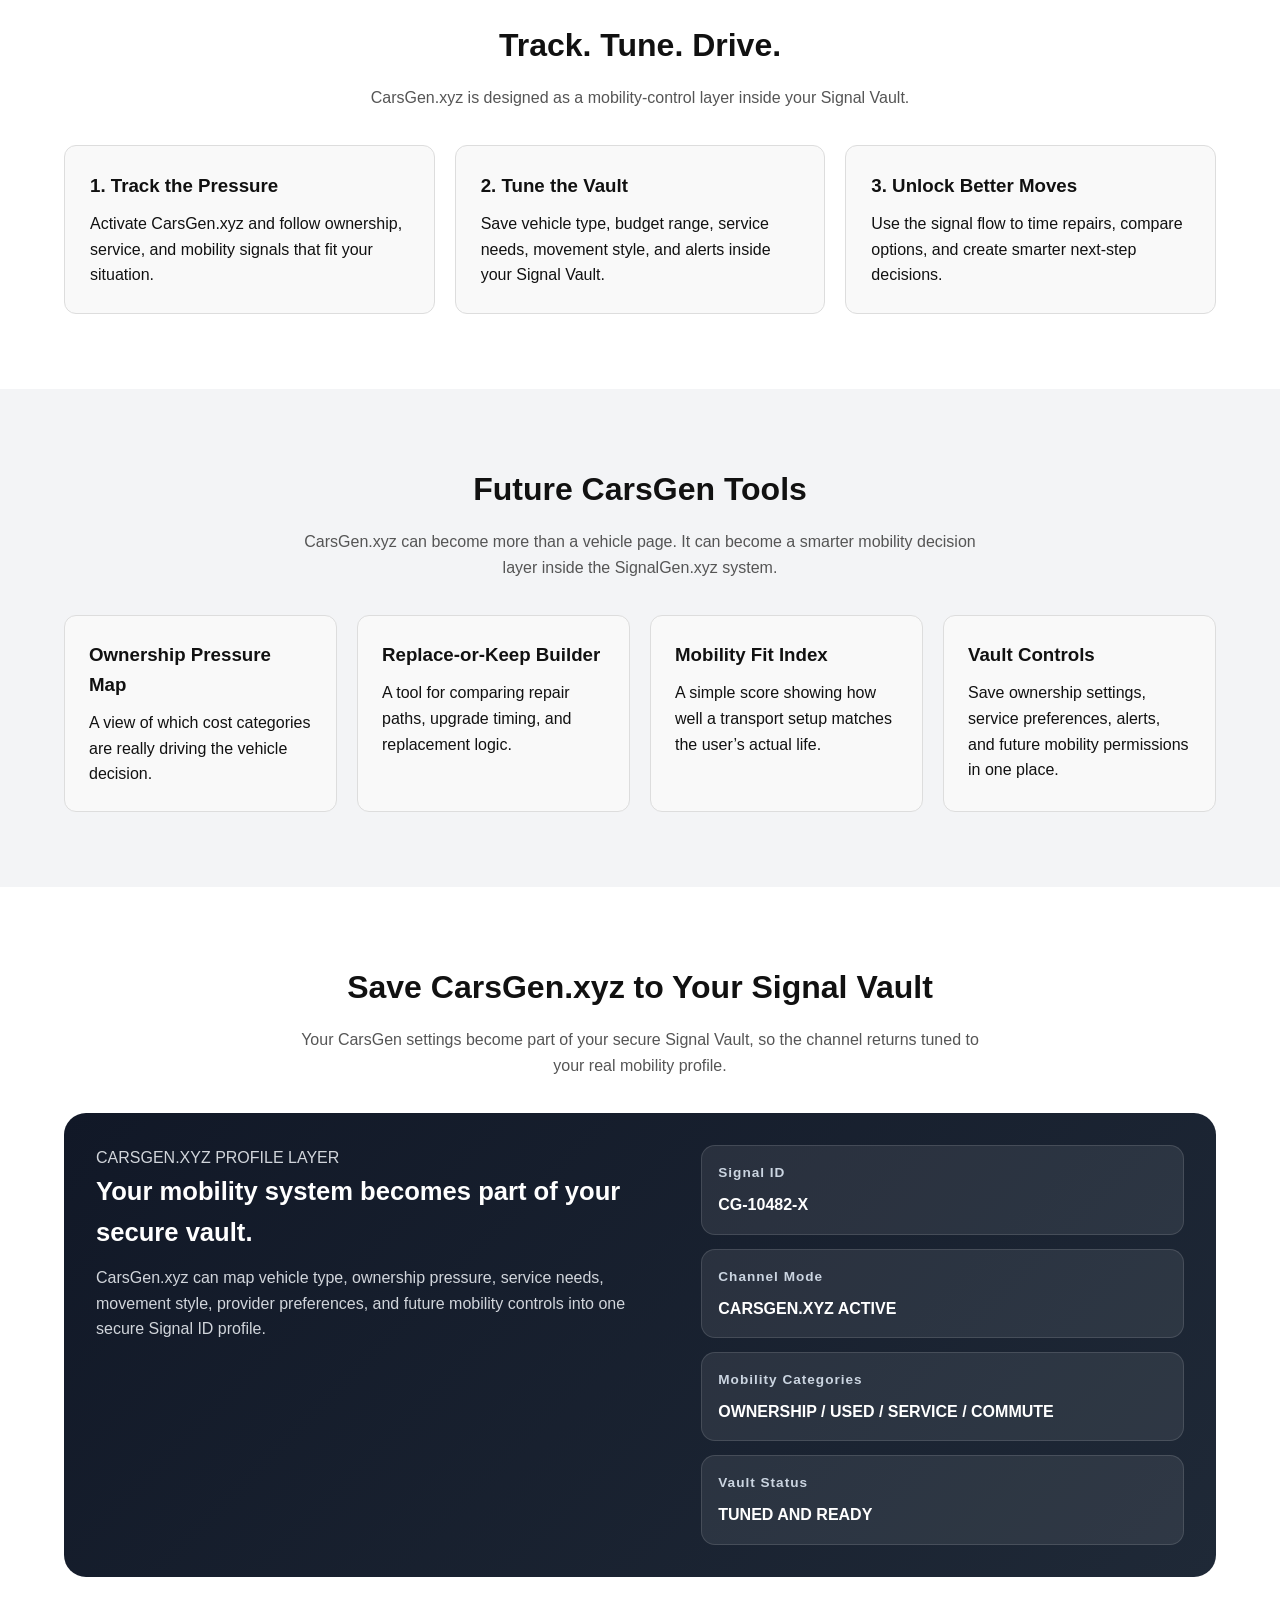
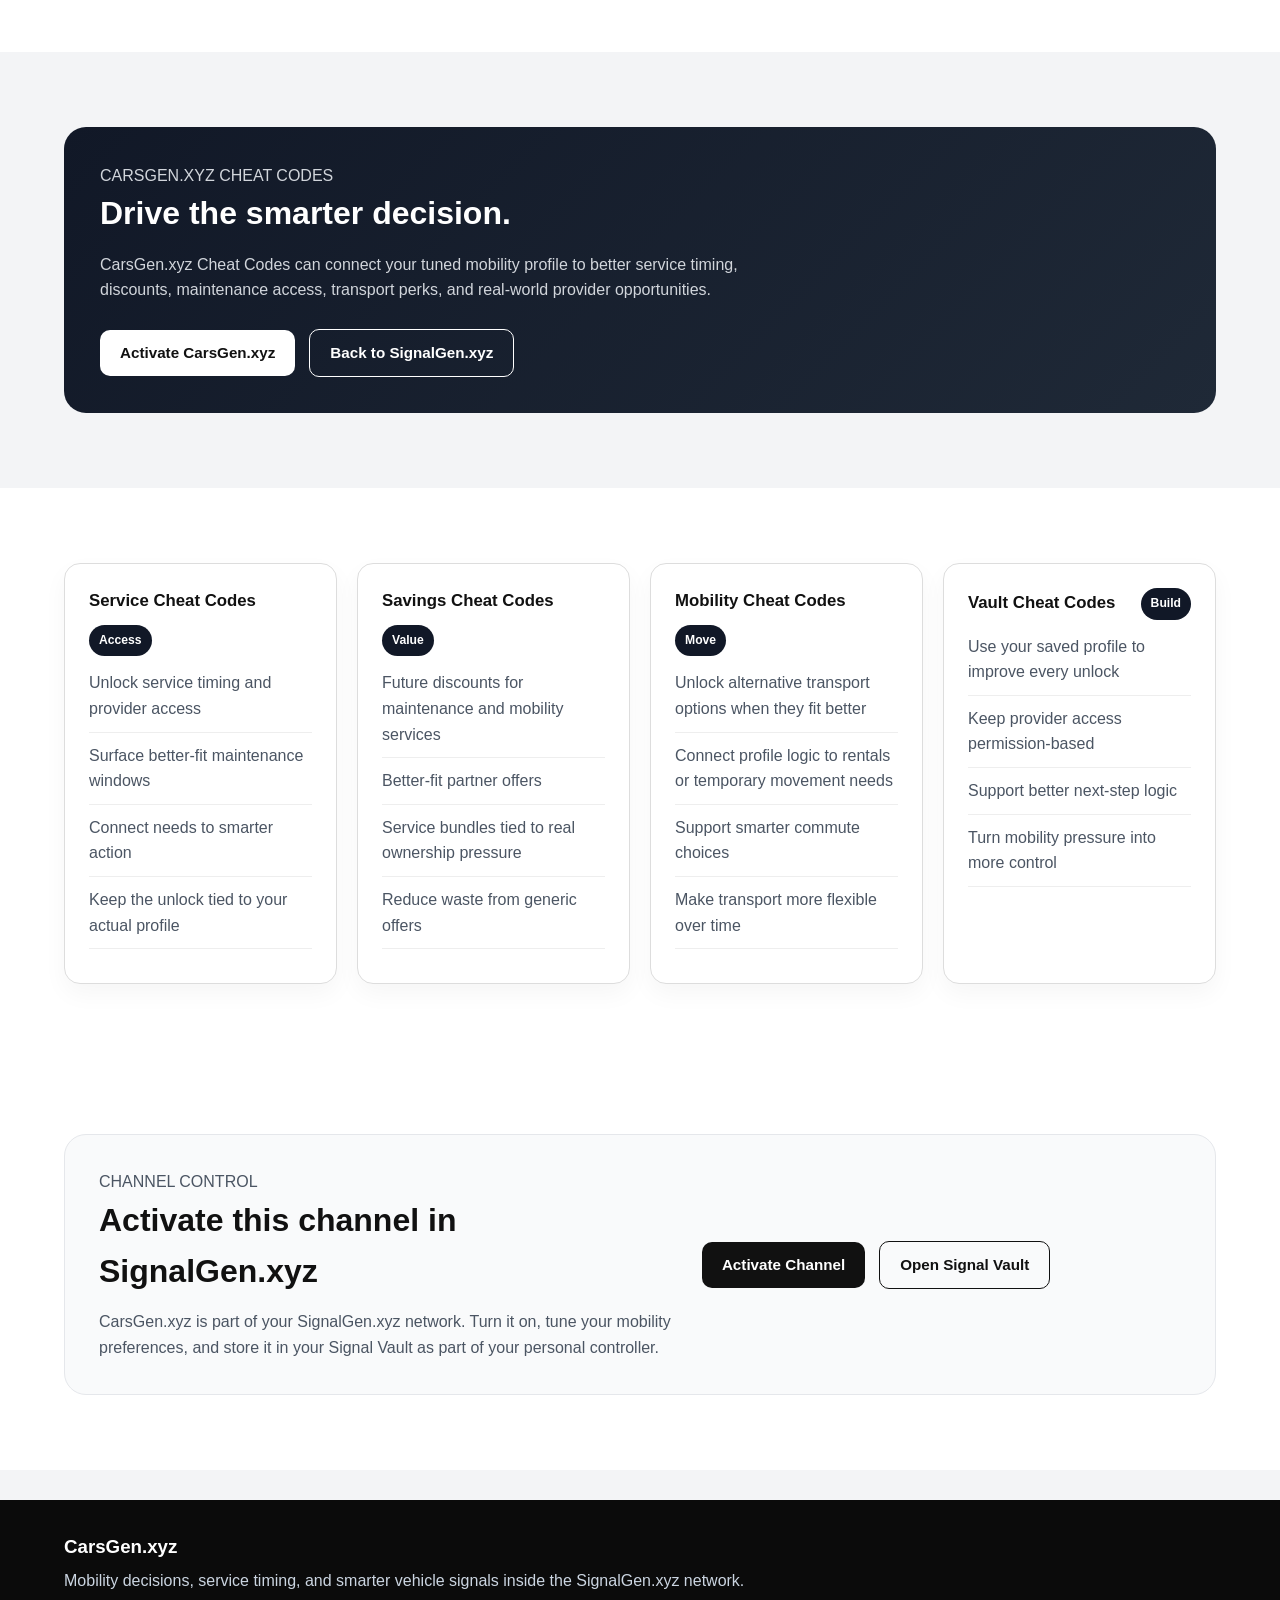
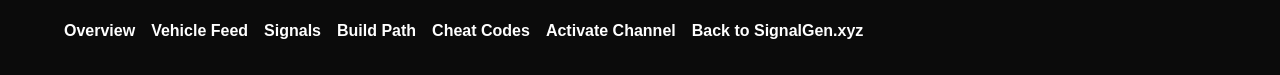
==== commit 242f15ae: "Update carsgen.html" ====
--- a/carsgen.html
+++ b/carsgen.html
@@ -3,7 +3,7 @@
 <head>
   <meta charset="UTF-8" />
   <meta name="viewport" content="width=device-width, initial-scale=1.0" />
-  <title>CarsGen.xyz | Mobility, Ownership, and Vehicle Signals</title>
+  <title>CarsGen.xyz | Drive the Smarter Decision</title>
   <link rel="stylesheet" href="styles.css" />
 </head>
 <body>
@@ -17,45 +17,47 @@
 
       <nav class="main-nav">
         <a href="#overview">Overview</a>
+        <a href="#feed">Vehicle Feed</a>
         <a href="#signals">Signals</a>
-        <a href="#modes">Vehicle Modes</a>
-        <a href="#future">Future Model</a>
+        <a href="#build-path">Build Path</a>
+        <a href="#cheat-codes">Cheat Codes</a>
       </nav>
 
       <div class="header-actions">
         <a href="index.html" class="btn btn-outline">Back to SignalGen.xyz</a>
-        <a href="#join" class="btn btn-solid">Join CarsGen.xyz</a>
+        <a href="index.html#channels" class="btn btn-solid">Activate Channel</a>
       </div>
     </div>
   </header>
 
   <section class="hero">
     <div class="container hero-content">
-      <p class="eyebrow">CARSGEN.XYZ • MOBILITY • OWNERSHIP • VEHICLE DECISIONS • AUTO SIGNALS</p>
-      <h1>A channel for car ownership, mobility choices, and vehicle decision signals.</h1>
+      <p class="eyebrow">OWNERSHIP IS EXPENSIVE, DRIVE THE SMARTER DECISION</p>
+      <h1>Track Real Mobility, Unlock Better Moves</h1>
       <p class="hero-text">
-        CarsGen.xyz is the SignalGen.xyz channel focused on vehicle ownership,
-        buying decisions, affordability, maintenance pressure, fuel logic, and the future of mobility.
+        CarsGen.xyz helps you read ownership pressure, maintenance risk, vehicle timing, and mobility tradeoffs
+        in real time. Tune your vehicle feed, build your preferences inside your Signal Vault, and unlock Cheat Codes
+        for service savings, maintenance timing, rentals, transport perks, and smarter move-or-keep decisions.
       </p>
 
       <div class="hero-buttons">
-        <a href="#signals" class="btn btn-solid">Explore Car Signals</a>
-        <a href="#modes" class="btn btn-outline">View Vehicle Modes</a>
+        <a href="#signals" class="btn btn-solid">Activate CarsGen.xyz</a>
+        <a href="#feed" class="btn btn-outline">Tune My Vehicle Feed</a>
       </div>
 
       <div class="hero-panel">
         <div class="hero-panel-grid">
           <div class="hero-panel-card">
-            <h3>Ownership Signals</h3>
-            <p>Track what it really costs to keep, replace, maintain, or upgrade a vehicle.</p>
+            <h3>Track the Cost</h3>
+            <p>See how ownership, repairs, insurance, fuel, and replacement timing are really affecting the decision.</p>
           </div>
           <div class="hero-panel-card">
-            <h3>Mobility Choices</h3>
-            <p>Compare practical movement options across car ownership, EV, used, budget, and commute realities.</p>
+            <h3>Tune Your Mobility Profile</h3>
+            <p>Build a feed around commute type, vehicle class, budget pressure, service needs, and usage patterns.</p>
           </div>
           <div class="hero-panel-card">
-            <h3>User-Curated Auto Feed</h3>
-            <p>Let users choose the vehicle topics and source mix that fit their own mobility profile.</p>
+            <h3>Unlock Better Value</h3>
+            <p>Use Cheat Codes to surface better service access, maintenance timing, and real-world mobility offers.</p>
           </div>
         </div>
       </div>
@@ -66,52 +68,140 @@
     <div class="container stats-grid">
       <div class="stat-card">
         <h3>Cost</h3>
-        <p>Track ownership pressure, repairs, fuel, insurance, and replacement timing</p>
+        <p>Track ownership pressure, fuel, repairs, insurance, and replacement timing</p>
       </div>
       <div class="stat-card">
         <h3>Used</h3>
-        <p>Watch value, risk, and buying logic in the used-vehicle space</p>
+        <p>Watch value, condition, and buying risk in the used-vehicle market</p>
       </div>
       <div class="stat-card">
-        <h3>EV</h3>
-        <p>Compare adoption, practicality, charging logic, and real-world fit</p>
+        <h3>Service</h3>
+        <p>Surface maintenance windows, repair timing, and better-fit provider options</p>
       </div>
       <div class="stat-card">
         <h3>Move</h3>
-        <p>Understand what transportation choice fits the user right now</p>
+        <p>Compare ownership, rentals, ride access, and other mobility choices</p>
       </div>
     </div>
   </section>
 
   <section id="overview" class="section">
     <div class="container">
-      <h2>What CarsGen.xyz Covers</h2>
-      <p class="section-intro">
-        CarsGen.xyz is about mobility logic, not just cars as products.
+      <h2>What CarsGen.xyz Is</h2>
+      <p class="section-intro">
+        CarsGen.xyz is the SignalGen.xyz channel for mobility decisions, ownership pressure, vehicle timing,
+        service value, and smarter transportation tradeoffs. It is built for users who want clearer movement logic,
+        not endless automotive noise.
       </p>
 
       <div class="three-col">
         <div class="info-card">
-          <h3>Ownership Pressure</h3>
-          <p>Follow the real cost of keeping a car on the road under changing economic conditions.</p>
-        </div>
-        <div class="info-card">
-          <h3>Buying Decisions</h3>
-          <p>Frame the choice between used, new, EV, or waiting through a user-first value lens.</p>
-        </div>
-        <div class="info-card">
-          <h3>Mobility Fit</h3>
-          <p>Help users match transportation choices to commuting reality, affordability, and life stage.</p>
-        </div>
-      </div>
-    </div>
-  </section>
-
-  <section id="signals" class="section alt-section">
-    <div class="container">
-      <h2>Example CarsGen.xyz Signals</h2>
-      <p class="section-intro">
-        A first pass at the kinds of mobility and ownership signals this channel could surface.
+          <h3>Ownership Signals</h3>
+          <p>Track what it really costs to keep, repair, replace, or upgrade a vehicle over time.</p>
+        </div>
+        <div class="info-card">
+          <h3>Mobility Signals</h3>
+          <p>Compare car ownership with rentals, alternative transport, and usage-based movement options.</p>
+        </div>
+        <div class="info-card">
+          <h3>Service Signals</h3>
+          <p>Surface maintenance, repair, and provider timing around what the user actually needs.</p>
+        </div>
+      </div>
+    </div>
+  </section>
+
+  <section id="feed" class="section alt-section">
+    <div class="container">
+      <h2>Build Your Vehicle Feed</h2>
+      <p class="section-intro">
+        CarsGen.xyz works best as a user-tuned mobility hub. Turn on only the vehicle modes and ownership layers that fit your real life.
+      </p>
+
+      <div class="channel-grid">
+        <div class="channel-card selected-card">
+          <div class="selected-check">Mode Active</div>
+          <div class="channel-top">
+            <span class="channel-badge">Ownership</span>
+            <span class="channel-status">Available</span>
+          </div>
+          <div class="channel-icon">O</div>
+          <h3>Ownership Feed</h3>
+          <p>Track keep-versus-replace logic, cost pressure, and long-term vehicle strain.</p>
+          <div class="cheatcode-row">
+            <div class="token-stack">
+              <span class="token"></span>
+              <span class="token"></span>
+              <span class="token"></span>
+            </div>
+            <span class="cheatcode-copy">Unlock Cheat Codes</span>
+          </div>
+        </div>
+
+        <div class="channel-card selected-card">
+          <div class="selected-check">Mode Active</div>
+          <div class="channel-top">
+            <span class="channel-badge">Used</span>
+            <span class="channel-status">Available</span>
+          </div>
+          <div class="channel-icon">U</div>
+          <h3>Used Vehicle Feed</h3>
+          <p>Track used-market value, buying risk, and better-fit entry points.</p>
+          <div class="cheatcode-row">
+            <div class="token-stack">
+              <span class="token"></span>
+              <span class="token"></span>
+              <span class="token"></span>
+            </div>
+            <span class="cheatcode-copy">Unlock Cheat Codes</span>
+          </div>
+        </div>
+
+        <div class="channel-card selected-card">
+          <div class="selected-check">Mode Active</div>
+          <div class="channel-top">
+            <span class="channel-badge">Service</span>
+            <span class="channel-status">Available</span>
+          </div>
+          <div class="channel-icon">S</div>
+          <h3>Service Feed</h3>
+          <p>Track maintenance timing, repairs, and service access based on vehicle needs.</p>
+          <div class="cheatcode-row">
+            <div class="token-stack">
+              <span class="token"></span>
+              <span class="token"></span>
+              <span class="token"></span>
+            </div>
+            <span class="cheatcode-copy">Unlock Cheat Codes</span>
+          </div>
+        </div>
+
+        <div class="channel-card">
+          <div class="channel-top">
+            <span class="channel-badge">Mobility</span>
+            <span class="channel-status">Optional</span>
+          </div>
+          <div class="channel-icon">M</div>
+          <h3>Mobility Feed</h3>
+          <p>Compare rentals, transit, shared rides, and non-ownership movement options.</p>
+          <div class="cheatcode-row">
+            <div class="token-stack">
+              <span class="token"></span>
+              <span class="token"></span>
+              <span class="token"></span>
+            </div>
+            <span class="cheatcode-copy">Unlock Cheat Codes</span>
+          </div>
+        </div>
+      </div>
+    </div>
+  </section>
+
+  <section id="signals" class="section">
+    <div class="container">
+      <h2>CarsGen Signal Flow</h2>
+      <p class="section-intro">
+        CarsGen.xyz turns scattered ownership and transport decisions into a cleaner mobility system.
       </p>
 
       <div class="widget-grid">
@@ -122,138 +212,101 @@
           </div>
           <ul>
             <li>Maintenance pressure rising for older vehicles</li>
-            <li>Insurance and fuel changing total cost logic</li>
-            <li>Used-car choices requiring sharper risk thinking</li>
-            <li>Replacement timing becoming more strategic</li>
-          </ul>
-        </div>
-
-        <div class="widget-card">
-          <div class="widget-top">
-            <h3>Mobility Lens</h3>
+            <li>Fuel and insurance changing total cost logic</li>
+            <li>Repair timing shaping keep-versus-replace choices</li>
+            <li>Replacement windows becoming more strategic</li>
+          </ul>
+        </div>
+
+        <div class="widget-card">
+          <div class="widget-top">
+            <h3>Used Market Watch</h3>
+            <span class="widget-tag">Core</span>
+          </div>
+          <ul>
+            <li>Used value shifting by segment and demand band</li>
+            <li>Condition risk changing what counts as a good deal</li>
+            <li>Some vehicle classes holding value better than expected</li>
+            <li>Entry paths opening and tightening by timing</li>
+          </ul>
+        </div>
+
+        <div class="widget-card">
+          <div class="widget-top">
+            <h3>Service Lens</h3>
+            <span class="widget-tag">Insight</span>
+          </div>
+          <ul>
+            <li>What needs action now versus later</li>
+            <li>Which services deserve alerts</li>
+            <li>Where timing matters more than urgency panic</li>
+            <li>How better service access changes the decision</li>
+          </ul>
+        </div>
+
+        <div class="widget-card">
+          <div class="widget-top">
+            <h3>Mobility Fit</h3>
             <span class="widget-tag">View</span>
           </div>
           <ul>
-            <li>What users actually need versus what gets marketed</li>
-            <li>Commute burden changing vehicle value</li>
-            <li>EV interest depends on real fit, not only hype</li>
-            <li>Keeping a car longer may be the smart move for some users</li>
-          </ul>
-        </div>
-
-        <div class="widget-card">
-          <div class="widget-top">
-            <h3>Decision Layer</h3>
-            <span class="widget-tag">Insight</span>
-          </div>
-          <ul>
-            <li>Buy now or wait</li>
-            <li>Repair versus replace</li>
-            <li>Gas versus EV fit</li>
-            <li>Commute-focused vehicle logic</li>
-          </ul>
-        </div>
-
-        <div class="widget-card">
-          <div class="widget-top">
-            <h3>Future Tools</h3>
-            <span class="widget-tag">Build</span>
-          </div>
-          <ul>
-            <li>Ownership pressure dashboard</li>
-            <li>Vehicle fit score</li>
-            <li>Replacement timing tool</li>
-            <li>Mobility decision map</li>
-          </ul>
-        </div>
-      </div>
-    </div>
-  </section>
-
-  <section id="modes" class="section">
-    <div class="container">
-      <h2>Vehicle Feed Modes</h2>
-      <p class="section-intro">
-        CarsGen.xyz can let users click the vehicle topics they want most, then store those choices in their secure Signal ID profile.
-      </p>
-
-      <div class="filter-row">
-        <span class="filter-pill active-pill">All Modes</span>
-        <span class="filter-pill">Used</span>
-        <span class="filter-pill">EV</span>
-        <span class="filter-pill">Budget</span>
-        <span class="filter-pill">Commute</span>
-        <span class="filter-pill">Ownership</span>
-      </div>
-
-      <div class="channel-grid">
-        <div class="channel-card selected-card">
-          <div class="selected-check">✓ Selected</div>
-          <div class="channel-top">
-            <span class="channel-badge">Used</span>
-            <span class="channel-status">Feed On</span>
-          </div>
-          <div class="channel-icon">U</div>
-          <h3>Used Vehicle Feed</h3>
-          <p>Signals around value, condition, ownership risk, and practical used-vehicle buying logic.</p>
-          <a href="#" class="channel-link selected-link">Feed Selected →</a>
-        </div>
-
-        <div class="channel-card">
-          <div class="channel-top">
-            <span class="channel-badge">EV</span>
-            <span class="channel-status">Optional</span>
-          </div>
-          <div class="channel-icon">E</div>
-          <h3>EV Feed</h3>
-          <p>Electric vehicle adoption, fit, charging practicality, and ownership decision signals.</p>
-          <a href="#" class="channel-link">Add Feed →</a>
-        </div>
-
-        <div class="channel-card selected-card">
-          <div class="selected-check">✓ Selected</div>
-          <div class="channel-top">
-            <span class="channel-badge">Budget</span>
-            <span class="channel-status">Feed On</span>
-          </div>
-          <div class="channel-icon">$</div>
-          <h3>Budget Mobility Feed</h3>
-          <p>Transportation choices shaped by cost pressure, efficiency, and ownership tradeoffs.</p>
-          <a href="#" class="channel-link selected-link">Feed Selected →</a>
-        </div>
-
-        <div class="channel-card selected-card">
-          <div class="selected-check">✓ Selected</div>
-          <div class="channel-top">
-            <span class="channel-badge">Commute</span>
-            <span class="channel-status">Feed On</span>
-          </div>
-          <div class="channel-icon">C</div>
-          <h3>Commute Fit Feed</h3>
-          <p>How vehicle choice changes under distance, time, fuel use, and daily movement strain.</p>
-          <a href="#" class="channel-link selected-link">Feed Selected →</a>
-        </div>
-
-        <div class="channel-card">
-          <div class="channel-top">
-            <span class="channel-badge">Ownership</span>
-            <span class="channel-status">Optional</span>
-          </div>
-          <div class="channel-icon">O</div>
-          <h3>Ownership Feed</h3>
-          <p>Maintenance, insurance, repair patterns, and total-cost-of-keeping-a-car signals.</p>
-          <a href="#" class="channel-link">Add Feed →</a>
-        </div>
-
-        <div class="channel-card">
-          <div class="channel-top">
-            <span class="channel-badge">Future</span>
-            <span class="channel-status">Optional</span>
-          </div>
-          <div class="channel-icon">F</div>
-          <h3>Future Mobility Feed</h3>
-          <p>Signals on autonomy, charging networks, transport shifts, and next-stage mobility systems.</p>
-          <a href="#" class="channel-link">Add Feed →</a>
+            <li>What transport setup fits the user’s real life</li>
+            <li>When ownership stops making sense</li>
+            <li>What commute pattern changes value most</li>
+            <li>Which move is smartest next</li>
+          </ul>
+        </div>
+      </div>
+    </div>
+  </section>
+
+  <section id="build-path" class="section alt-section">
+    <div class="container">
+      <h2>Track. Tune. Drive.</h2>
+      <p class="section-intro">
+        CarsGen.xyz is designed as a mobility-control layer inside your Signal Vault.
+      </p>
+
+      <div class="three-col">
+        <div class="info-card">
+          <h3>1. Track the Pressure</h3>
+          <p>Activate CarsGen.xyz and follow ownership, service, and mobility signals that fit your situation.</p>
+        </div>
+        <div class="info-card">
+          <h3>2. Tune the Vault</h3>
+          <p>Save vehicle type, budget range, service needs, movement style, and alerts inside your Signal Vault.</p>
+        </div>
+        <div class="info-card">
+          <h3>3. Unlock Better Moves</h3>
+          <p>Use the signal flow to time repairs, compare options, and create smarter next-step decisions.</p>
+        </div>
+      </div>
+    </div>
+  </section>
+
+  <section id="future-tools" class="section">
+    <div class="container">
+      <h2>Future CarsGen Tools</h2>
+      <p class="section-intro">
+        CarsGen.xyz can become more than a vehicle page. It can become a smarter mobility decision layer inside the SignalGen.xyz system.
+      </p>
+
+      <div class="featured-grid">
+        <div class="featured-card">
+          <h3>Ownership Pressure Map</h3>
+          <p>A view of which cost categories are really driving the vehicle decision.</p>
+        </div>
+        <div class="featured-card">
+          <h3>Replace-or-Keep Builder</h3>
+          <p>A tool for comparing repair paths, upgrade timing, and replacement logic.</p>
+        </div>
+        <div class="featured-card">
+          <h3>Mobility Fit Index</h3>
+          <p>A simple score showing how well a transport setup matches the user’s actual life.</p>
+        </div>
+        <div class="featured-card">
+          <h3>Vault Controls</h3>
+          <p>Save ownership settings, service preferences, alerts, and future mobility permissions in one place.</p>
         </div>
       </div>
     </div>
@@ -261,78 +314,136 @@
 
   <section class="section signal-profile-section">
     <div class="container">
-      <h2>Vehicle Feed Saved to Signal ID</h2>
-      <p class="section-intro">
-        Each vehicle mode and ownership preference can attach to the user’s secure profile so CarsGen.xyz only shows the feeds they want.
+      <h2>Save CarsGen.xyz to Your Signal Vault</h2>
+      <p class="section-intro">
+        Your CarsGen settings become part of your secure Signal Vault, so the channel returns tuned to your real mobility profile.
       </p>
 
       <div class="profile-system-box">
         <div class="profile-system-copy">
           <p class="network-label">CARSGEN.XYZ PROFILE LAYER</p>
-          <h3>Your mobility mix becomes part of your secure custom feed.</h3>
+          <h3>Your mobility system becomes part of your secure vault.</h3>
           <p>
-            CarsGen.xyz can map vehicle interests, ownership priorities, commute logic, and budget preferences
-            into a secure Signal ID, giving users a more useful mobility dashboard.
+            CarsGen.xyz can map vehicle type, ownership pressure, service needs, movement style,
+            provider preferences, and future mobility controls into one secure Signal ID profile.
           </p>
         </div>
 
         <div class="profile-system-code">
           <div class="code-card">
             <h4>Signal ID</h4>
-            <p>SG-10482-X</p>
+            <p>CG-10482-X</p>
           </div>
           <div class="code-card">
-            <h4>Channel</h4>
-            <p>CARSGEN.XYZ</p>
+            <h4>Channel Mode</h4>
+            <p>CARSGEN.XYZ ACTIVE</p>
           </div>
           <div class="code-card">
-            <h4>Vehicle Mix</h4>
-            <p>USED / BUDGET / COMMUTE</p>
+            <h4>Mobility Categories</h4>
+            <p>OWNERSHIP / USED / SERVICE / COMMUTE</p>
           </div>
           <div class="code-card">
-            <h4>Ownership Mode</h4>
-            <p>PRACTICAL / VALUE / KEEP-LONGER</p>
-          </div>
-        </div>
-      </div>
-    </div>
-  </section>
-
-  <section id="future" class="section cta-section">
+            <h4>Vault Status</h4>
+            <p>TUNED AND READY</p>
+          </div>
+        </div>
+      </div>
+    </div>
+  </section>
+
+  <section id="cheat-codes" class="section cta-section">
     <div class="container">
       <div class="cta-box">
         <div class="cta-copy">
-          <p class="network-label">FUTURE CARSGEN.XYZ MODEL</p>
-          <h2>User-curated mobility feeds, ownership logic, and vehicle-fit decision tools.</h2>
+          <p class="network-label">CARSGEN.XYZ CHEAT CODES</p>
+          <h2>Drive the smarter decision.</h2>
           <p>
-            CarsGen.xyz can grow into a personalized mobility and ownership dashboard where users choose the vehicle signals,
-            feed modes, and decision tools that match real life.
+            CarsGen.xyz Cheat Codes can connect your tuned mobility profile to better service timing, discounts,
+            maintenance access, transport perks, and real-world provider opportunities.
           </p>
         </div>
         <div class="cta-actions">
-          <a href="#join" class="btn btn-light">Join CarsGen.xyz</a>
+          <a href="#channel-activation" class="btn btn-light">Activate CarsGen.xyz</a>
           <a href="index.html" class="btn btn-outline-light">Back to SignalGen.xyz</a>
         </div>
       </div>
     </div>
   </section>
 
-  <section id="join" class="section early-access-section">
+  <section class="section alt-section">
+    <div class="container">
+      <div class="widget-grid">
+        <div class="widget-card">
+          <div class="widget-top">
+            <h3>Service Cheat Codes</h3>
+            <span class="widget-tag">Access</span>
+          </div>
+          <ul>
+            <li>Unlock service timing and provider access</li>
+            <li>Surface better-fit maintenance windows</li>
+            <li>Connect needs to smarter action</li>
+            <li>Keep the unlock tied to your actual profile</li>
+          </ul>
+        </div>
+
+        <div class="widget-card">
+          <div class="widget-top">
+            <h3>Savings Cheat Codes</h3>
+            <span class="widget-tag">Value</span>
+          </div>
+          <ul>
+            <li>Future discounts for maintenance and mobility services</li>
+            <li>Better-fit partner offers</li>
+            <li>Service bundles tied to real ownership pressure</li>
+            <li>Reduce waste from generic offers</li>
+          </ul>
+        </div>
+
+        <div class="widget-card">
+          <div class="widget-top">
+            <h3>Mobility Cheat Codes</h3>
+            <span class="widget-tag">Move</span>
+          </div>
+          <ul>
+            <li>Unlock alternative transport options when they fit better</li>
+            <li>Connect profile logic to rentals or temporary movement needs</li>
+            <li>Support smarter commute choices</li>
+            <li>Make transport more flexible over time</li>
+          </ul>
+        </div>
+
+        <div class="widget-card">
+          <div class="widget-top">
+            <h3>Vault Cheat Codes</h3>
+            <span class="widget-tag">Build</span>
+          </div>
+          <ul>
+            <li>Use your saved profile to improve every unlock</li>
+            <li>Keep provider access permission-based</li>
+            <li>Support better next-step logic</li>
+            <li>Turn mobility pressure into more control</li>
+          </ul>
+        </div>
+      </div>
+    </div>
+  </section>
+
+  <section id="channel-activation" class="section early-access-section">
     <div class="container">
       <div class="early-access-box">
         <div class="early-access-copy">
-          <p class="network-label dark-label">JOIN CARSGEN.XYZ</p>
-          <h2>Get early access to the CarsGen.xyz channel.</h2>
+          <p class="network-label dark-label">CHANNEL CONTROL</p>
+          <h2>Activate this channel in SignalGen.xyz</h2>
           <p>
-            Follow the development of CarsGen.xyz as a user-curated mobility, ownership, and vehicle decision channel inside the SignalGen.xyz network.
+            CarsGen.xyz is part of your SignalGen.xyz network. Turn it on, tune your mobility preferences,
+            and store it in your Signal Vault as part of your personal controller.
           </p>
         </div>
 
-        <form class="early-access-form">
-          <input type="text" placeholder="Your name" />
-          <input type="email" placeholder="Email address" />
-          <button type="submit" class="btn btn-solid">Join CarsGen.xyz</button>
-        </form>
+        <div class="cta-actions">
+          <a href="index.html#channels" class="btn btn-solid">Activate Channel</a>
+          <a href="index.html#signal-profile" class="btn btn-outline">Open Signal Vault</a>
+        </div>
       </div>
     </div>
   </section>
@@ -341,14 +452,16 @@
     <div class="container footer-wrap">
       <div class="footer-brand">
         <h3>CarsGen.xyz</h3>
-        <p>Mobility, ownership, and vehicle signals inside the SignalGen.xyz network.</p>
+        <p>Mobility decisions, service timing, and smarter vehicle signals inside the SignalGen.xyz network.</p>
       </div>
 
       <div class="footer-links">
         <a href="#overview">Overview</a>
+        <a href="#feed">Vehicle Feed</a>
         <a href="#signals">Signals</a>
-        <a href="#modes">Vehicle Modes</a>
-        <a href="#future">Future Model</a>
+        <a href="#build-path">Build Path</a>
+        <a href="#cheat-codes">Cheat Codes</a>
+        <a href="#channel-activation">Activate Channel</a>
         <a href="index.html">Back to SignalGen.xyz</a>
       </div>
     </div>
--- a/styles.css
+++ b/styles.css
@@ -151,6 +151,37 @@
   color: #111;
 }
 
+.coin-token-btn {
+  display: inline-flex;
+  align-items: center;
+  justify-content: center;
+  min-width: 170px;
+  min-height: 170px;
+  padding: 22px;
+  border-radius: 50%;
+  text-decoration: none;
+  text-align: center;
+  font-weight: 800;
+  font-size: 1rem;
+  line-height: 1.2;
+  color: #2b1d00;
+  background: radial-gradient(circle at 30% 30%, #fff3b0 0%, #f7d55a 28%, #d6a81d 62%, #a97808 100%);
+  border: 6px solid #f4e08b;
+  box-shadow:
+    inset 0 3px 8px rgba(255, 255, 255, 0.5),
+    inset 0 -6px 10px rgba(0, 0, 0, 0.18),
+    0 10px 24px rgba(0, 0, 0, 0.18);
+  transition: transform 0.2s ease, box-shadow 0.2s ease;
+}
+
+.coin-token-btn:hover {
+  transform: translateY(-3px) scale(1.02);
+  box-shadow:
+    inset 0 3px 8px rgba(255, 255, 255, 0.55),
+    inset 0 -6px 10px rgba(0, 0, 0, 0.2),
+    0 14px 30px rgba(0, 0, 0, 0.22);
+}
+
 .hero {
   background: linear-gradient(to bottom, #ffffff, #eef2f7);
   padding: 110px 0 90px;
@@ -382,40 +413,38 @@
 .channel-grid {
   display: grid;
   grid-template-columns: repeat(auto-fit, minmax(220px, 1fr));
-  gap: 20px;
+  gap: 28px;
 }
 
 .channel-card {
   position: relative;
   background: #ffffff;
-  border: 1px solid #ddd;
-  padding: 20px;
+  border: 2px solid #111827;
+  padding: 26px;
   text-align: left;
-  border-radius: 14px;
-  transition: transform 0.2s ease, box-shadow 0.2s ease, border-color 0.2s ease;
-  box-shadow: 0 4px 14px rgba(0, 0, 0, 0.03);
+  border-radius: 22px;
+  transition: transform 0.2s ease, box-shadow 0.2s ease;
+  box-shadow: 0 10px 24px rgba(0, 0, 0, 0.04);
 }
 
 .channel-card:hover {
   transform: translateY(-4px);
-  box-shadow: 0 12px 28px rgba(0, 0, 0, 0.08);
+  box-shadow: 0 16px 30px rgba(0, 0, 0, 0.08);
 }
 
 .selected-card {
-  border: 2px solid #111827;
   background: linear-gradient(to bottom, #ffffff, #f8fbff);
-  box-shadow: 0 14px 30px rgba(17, 24, 39, 0.10);
 }
 
 .selected-check {
   position: absolute;
   top: 14px;
   right: 14px;
-  background: #111827;
-  color: #fff;
-  font-size: 0.75rem;
+  background: #0f1d3b;
+  color: #fff;
+  font-size: 0.82rem;
   font-weight: 700;
-  padding: 6px 10px;
+  padding: 8px 14px;
   border-radius: 999px;
 }
 
@@ -426,80 +455,103 @@
   gap: 10px;
   margin-bottom: 14px;
   flex-wrap: wrap;
-  padding-right: 88px;
+  padding-right: 108px;
 }
 
 .channel-badge {
   display: inline-block;
   background: #111;
   color: #fff;
-  font-size: 0.72rem;
+  font-size: 0.9rem;
   font-weight: 700;
-  letter-spacing: 0.4px;
-  padding: 6px 10px;
+  letter-spacing: 0.2px;
+  padding: 10px 16px;
   border-radius: 999px;
 }
 
 .channel-status {
   display: inline-block;
-  background: #f3f4f6;
-  color: #4b5563;
-  font-size: 0.72rem;
+  background: #e9f1ff;
+  color: #1d4f91;
+  font-size: 0.9rem;
   font-weight: 700;
-  padding: 6px 10px;
+  padding: 10px 16px;
   border-radius: 999px;
-  border: 1px solid #e5e7eb;
-}
-
-.selected-card .channel-status {
-  background: #e8f2ff;
-  color: #0f3d78;
-  border: 1px solid #bfd6f6;
+  border: 1px solid #c9dbfb;
 }
 
 .channel-icon {
-  width: 46px;
-  height: 46px;
-  border-radius: 14px;
-  background: #111827;
+  width: 60px;
+  height: 60px;
+  border-radius: 18px;
+  background: #154a92;
   color: #ffffff;
   display: flex;
   align-items: center;
   justify-content: center;
-  font-size: 1.15rem;
+  font-size: 1.45rem;
   font-weight: 700;
-  margin-bottom: 14px;
+  margin-bottom: 18px;
   box-shadow: 0 8px 20px rgba(17, 24, 39, 0.12);
-}
-
-.selected-card .channel-icon {
-  background: #0f3d78;
 }
 
 .channel-card h3 {
   font-size: 1.08rem;
-  margin-bottom: 8px;
+  margin-bottom: 10px;
 }
 
 .channel-card p {
   color: #4b5563;
   font-size: 0.95rem;
-  margin-bottom: 18px;
-  min-height: 52px;
+  margin-bottom: 20px;
+  min-height: 72px;
+}
+
+.cheatcode-row {
+  display: flex;
+  align-items: center;
+  gap: 12px;
+  margin: 10px 0 14px;
+}
+
+.token-stack {
+  display: inline-flex;
+  align-items: center;
+  gap: 6px;
+}
+
+.token {
+  width: 18px;
+  height: 18px;
+  border-radius: 50%;
+  display: inline-block;
+  background: radial-gradient(circle at 30% 30%, #fff3b0 0%, #f7d55a 28%, #d6a81d 62%, #a97808 100%);
+  border: 1px solid #f4e08b;
+  box-shadow:
+    inset 0 1px 2px rgba(255, 255, 255, 0.45),
+    inset 0 -2px 3px rgba(0, 0, 0, 0.18),
+    0 1px 4px rgba(0, 0, 0, 0.16);
+}
+
+.cheatcode-copy {
+  font-size: 0.95rem;
+  font-weight: 500;
+  color: #111;
 }
 
 .channel-link {
   text-decoration: none;
-  color: #111;
-  font-weight: 700;
+  color: #0f4fa0;
+  font-weight: 800;
+  font-size: 0.98rem;
 }
 
 .channel-link:hover {
-  opacity: 0.7;
+  opacity: 0.75;
 }
 
 .selected-link {
-  color: #0f3d78;
+  color: #0f4fa0;
 }
 
 .three-col {
@@ -681,6 +733,7 @@
   display: flex;
   gap: 14px;
   flex-wrap: wrap;
+  align-items: center;
 }
 
 .featured-grid {
@@ -870,8 +923,8 @@
 }
 
 @media (max-width: 900px) {
-  .early-access-box,
-  .profile-system-box {
+  .profile-system-box,
+  .early-access-box {
     grid-template-columns: 1fr;
   }
 }
@@ -910,4 +963,10 @@
     flex-direction: column;
     align-items: flex-start;
   }
-}
+
+  .coin-token-btn {
+    min-width: 140px;
+    min-height: 140px;
+    font-size: 0.92rem;
+  }
+}
